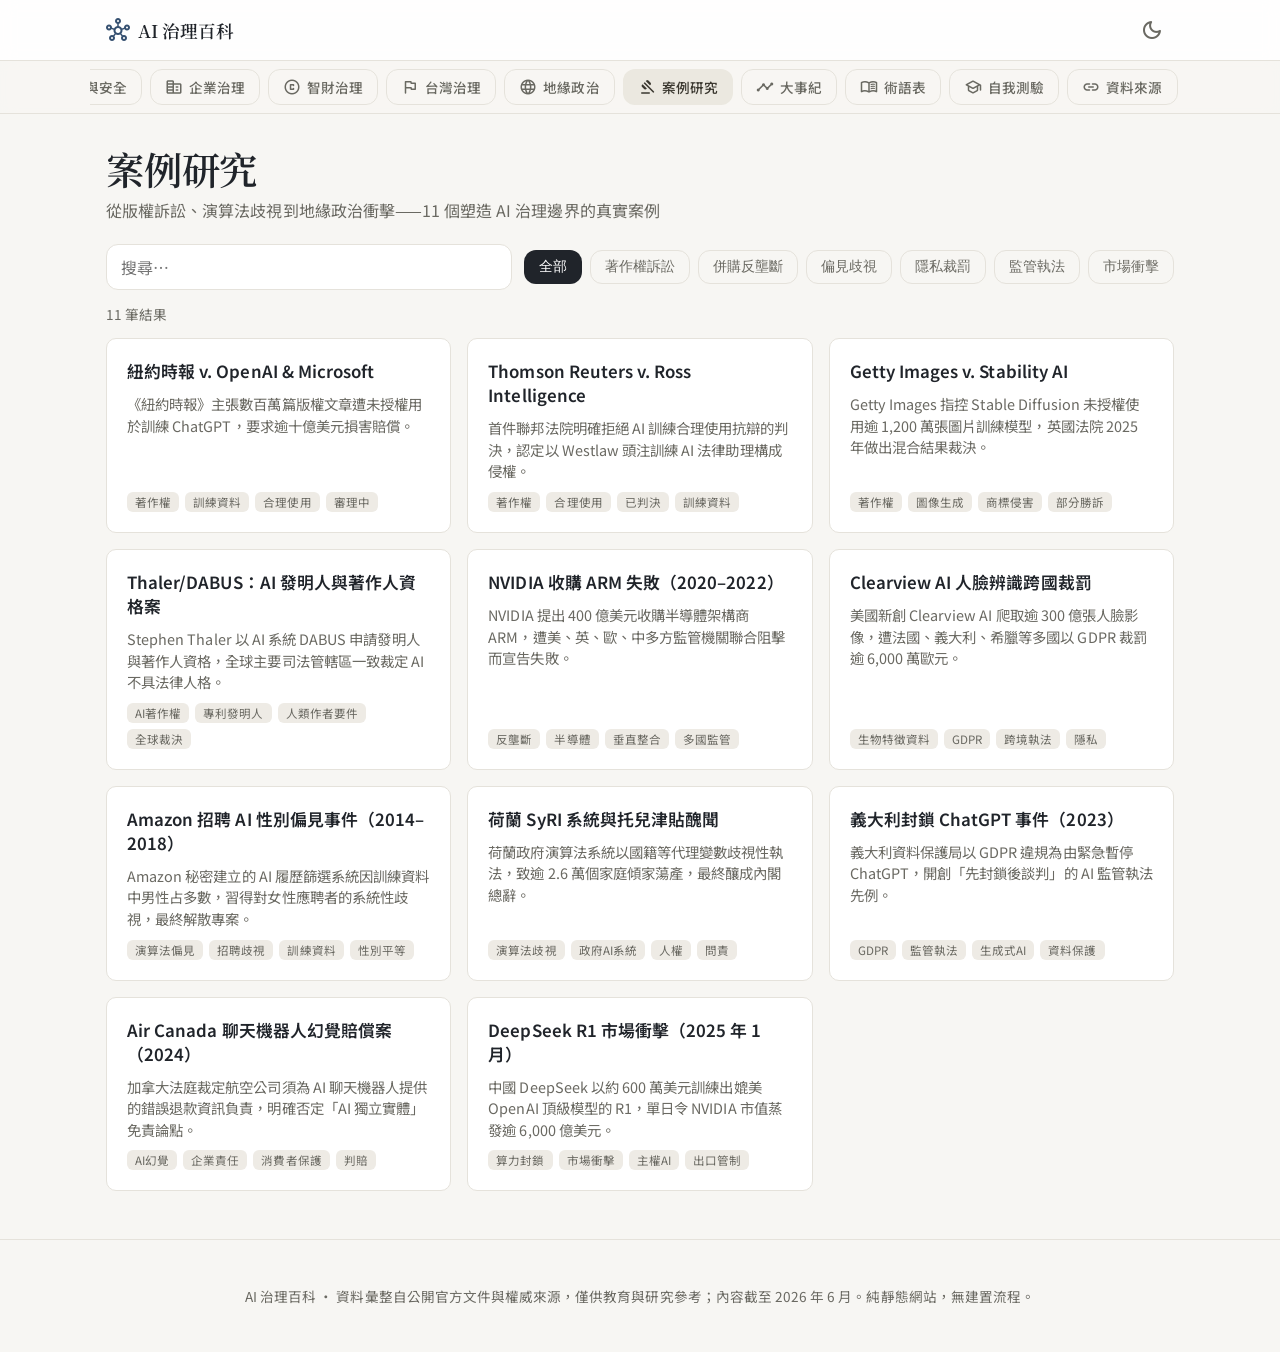
==== cases.html @ a8326574 "新增多頁面網站鷹架：13 頁 HTML、共用 shell/引擎、編輯極簡樣式" ====
<!DOCTYPE html>
<html lang="zh-Hant" data-theme="light">
<head>
  <meta charset="UTF-8" />
  <!-- Google tag (gtag.js) -->
  <script async src="https://www.googletagmanager.com/gtag/js?id=G-D62TNHK13V"></script>
  <script>
    window.dataLayer = window.dataLayer || [];
    function gtag(){dataLayer.push(arguments);}
    gtag('js', new Date());
    gtag('config', 'G-D62TNHK13V');
  </script>
  <meta name="viewport" content="width=device-width, initial-scale=1.0, viewport-fit=cover" />
  <title>案例研究 · AI 治理百科</title>
  <meta name="description" content="AI 治理案例研究：紐約時報 v. OpenAI、Getty v. Stability、NVIDIA-ARM、Clearview、DeepSeek 等重大事件與治理啟示。" />
  <meta name="theme-color" content="#355070" />
  <link rel="canonical" href="https://tingwei161803.github.io/ai-governance/cases.html" />
  <meta property="og:type" content="website" />
  <meta property="og:site_name" content="AI 治理百科" />
  <meta property="og:title" content="案例研究 · AI 治理百科" />
  <meta property="og:description" content="AI 治理案例研究：紐約時報 v. OpenAI、Getty v. Stability、NVIDIA-ARM、Clearview、DeepSeek 等重大事件與治理啟示。" />
  <meta property="og:url" content="https://tingwei161803.github.io/ai-governance/cases.html" />
  <meta property="og:locale" content="zh_TW" />
  <meta name="twitter:card" content="summary" />
  <meta name="twitter:title" content="案例研究 · AI 治理百科" />
  <meta name="twitter:description" content="AI 治理案例研究：紐約時報 v. OpenAI、Getty v. Stability、NVIDIA-ARM、Clearview、DeepSeek 等重大事件與治理啟示。" />
  <link rel="preconnect" href="https://fonts.googleapis.com" />
  <link rel="preconnect" href="https://fonts.gstatic.com" crossorigin />
  <link href="https://fonts.googleapis.com/css2?family=Noto+Sans+TC:wght@400;500;700&family=Noto+Serif+TC:wght@500;600;700&family=Noto+Sans+Mono:wght@400;500&display=swap" rel="stylesheet" />
  <link href="https://fonts.googleapis.com/css2?family=Material+Symbols+Rounded:opsz,wght,FILL,GRAD@24,400,0,0&display=swap" rel="stylesheet" />
  <link rel="stylesheet" href="assets/styles.css" />
</head>
<body data-page="cases">
  <main id="page"></main>
  <script src="data/data.js"></script>
  <script src="assets/shell.js"></script>
  <script src="assets/app.js"></script>
</body>
</html>
---- assets/styles.css ----
/* =========================================================================
   multipage · Material Design 3 baseline (pure CSS, no build)
   Shared by every page. Tokens + chrome + one block per page layout.
   ========================================================================= */

/* ---- MD3 tokens : LIGHT ---- */
:root,
[data-theme="light"] {
  --primary:#6750A4; --on-primary:#FFFFFF; --primary-container:#EADDFF; --on-primary-container:#21005D;
  --secondary:#625B71; --secondary-container:#E8DEF8; --on-secondary-container:#1D192B;
  --tertiary:#7D5260; --tertiary-container:#FFD8E4;
  --background:#FEF7FF; --on-background:#1D1B20; --surface:#FEF7FF;
  --surface-container:#F3EDF7; --surface-container-high:#ECE6F0; --surface-variant:#E7E0EC;
  --on-surface:#1D1B20; --on-surface-variant:#49454F;
  --outline:#79747E; --outline-variant:#CAC4D0; --error:#B3261E; --success:#2E7D32;
  --elev-1:0 1px 2px rgba(0,0,0,.10),0 1px 3px 1px rgba(0,0,0,.06);
  --elev-2:0 2px 6px 2px rgba(0,0,0,.10),0 1px 2px rgba(0,0,0,.12);
  --elev-3:0 4px 8px 3px rgba(0,0,0,.12),0 1px 3px rgba(0,0,0,.14);
  --radius-sm:8px; --radius:16px; --radius-lg:28px;
  --font-body:"Roboto Flex","Roboto","Noto Sans TC",system-ui,sans-serif;
}
/* ---- MD3 tokens : DARK ---- */
[data-theme="dark"] {
  --primary:#D0BCFF; --on-primary:#381E72; --primary-container:#4F378B; --on-primary-container:#EADDFF;
  --secondary:#CCC2DC; --secondary-container:#4A4458; --on-secondary-container:#E8DEF8;
  --tertiary:#EFB8C8; --tertiary-container:#633B48;
  --background:#141218; --on-background:#E6E0E9; --surface:#141218;
  --surface-container:#211F26; --surface-container-high:#2B2930; --surface-variant:#49454F;
  --on-surface:#E6E0E9; --on-surface-variant:#CAC4D0;
  --outline:#938F99; --outline-variant:#49454F; --error:#F2B8B5; --success:#A5D6A7;
}

/* ---- Reset / base ---- */
* { box-sizing:border-box; }
html { scroll-behavior:smooth; }
body {
  margin:0; font-family:var(--font-body); background:var(--background); color:var(--on-background);
  -webkit-font-smoothing:antialiased; transition:background .2s,color .2s; overflow-x:hidden;
}
a { color:inherit; text-decoration:none; }
.material-symbols-rounded { font-variation-settings:"FILL" 0,"wght" 400,"GRAD" 0,"opsz" 24; line-height:1; user-select:none; }
.skip-link {
  position:absolute; left:-999px; top:8px; z-index:60; background:var(--primary); color:var(--on-primary);
  padding:8px 14px; border-radius:var(--radius-lg);
}
.skip-link:focus { left:12px; }

/* ---- App bar ---- */
.appbar { position:sticky; top:0; z-index:30; background:var(--surface-container); box-shadow:var(--elev-1); }
.appbar__inner { max-width:1100px; margin:0 auto; padding:10px 16px; display:flex; align-items:center; gap:12px; }
.brand { display:flex; align-items:center; gap:8px; font-weight:700; font-size:1.1rem; color:var(--on-surface); min-width:0; overflow:hidden; }
.brand__logo { color:var(--primary); flex:0 0 auto; }
.brand__name { overflow:hidden; text-overflow:ellipsis; white-space:nowrap; }
.appbar__actions { margin-left:auto; display:flex; align-items:center; gap:8px; flex:0 0 auto; }
.icon-btn { display:inline-flex; align-items:center; gap:4px; border:none; background:transparent; color:var(--on-surface-variant);
  border-radius:var(--radius-lg); padding:8px 10px; cursor:pointer; font:inherit; transition:background .15s; }
.icon-btn:hover { background:var(--surface-container-high); }
.icon-btn__txt { font-size:.85rem; font-weight:500; }

/* ---- Cross-page nav ---- */
.pagenav {
  position:sticky; top:56px; z-index:25; border-bottom:1px solid var(--outline-variant);
  background:color-mix(in srgb,var(--background) 88%,transparent); backdrop-filter:saturate(180%) blur(8px);
}
.pagenav__inner { max-width:1100px; margin:0 auto; padding:8px 12px; display:flex; gap:8px; overflow-x:auto; scrollbar-width:none; }
.pagenav__inner::-webkit-scrollbar { display:none; }
.navpill {
  display:inline-flex; align-items:center; gap:6px; flex:0 0 auto; padding:7px 14px; border-radius:var(--radius-lg);
  font-size:.85rem; font-weight:500; color:var(--on-surface-variant); border:1px solid var(--outline-variant);
  background:transparent; white-space:nowrap; cursor:pointer; transition:background .15s,color .15s,border-color .15s;
}
.navpill .material-symbols-rounded { font-size:18px; }
.navpill:hover { background:var(--surface-container-high); }
.navpill--active { background:var(--secondary-container); color:var(--on-secondary-container); border-color:transparent; }

/* ---- Page scaffold ---- */
.page { max-width:1100px; margin:0 auto; padding:32px 16px 16px; }
.page-head { margin-bottom:22px; }
.page-head h1 { margin:0 0 6px; font-size:clamp(1.6rem,4vw,2.2rem); font-weight:700; letter-spacing:-.01em; color:var(--on-surface); }
.page-head__sub { margin:0; max-width:62ch; font-size:1rem; line-height:1.5; color:var(--on-surface-variant); }
.empty { color:var(--on-surface-variant); }

/* ---- Hero stats (hub) ---- */
.hero__stats { display:grid; grid-template-columns:repeat(auto-fit,minmax(140px,1fr)); gap:14px; margin:0 0 26px; }
.hero__stat { background:var(--surface-container); border-radius:var(--radius); padding:20px 18px; display:flex; flex-direction:column; gap:4px; border:1px solid var(--outline-variant); }
.hero__stat-value { font-size:2rem; font-weight:700; color:var(--primary); font-variant-numeric:tabular-nums; line-height:1.1; }
.hero__stat-label { font-size:.85rem; color:var(--on-surface-variant); }

/* ---- Cards grid ---- */
.grid { display:grid; grid-template-columns:repeat(auto-fill,minmax(260px,1fr)); gap:16px; }
.card { background:var(--surface-container); border-radius:var(--radius); padding:20px; cursor:pointer;
  border:1px solid transparent; transition:box-shadow .18s,transform .18s,border-color .18s; display:flex; flex-direction:column; gap:10px; }
.card:hover,.card:focus-visible { box-shadow:var(--elev-2); transform:translateY(-2px); border-color:var(--outline-variant); outline:none; }
.card--nav .card__icon { font-size:28px; color:var(--primary); }
.card__title { margin:0; font-size:1.05rem; font-weight:600; color:var(--on-surface); }
.card__summary { margin:0; font-size:.9rem; line-height:1.5; color:var(--on-surface-variant); }
.card__tags { margin-top:auto; display:flex; flex-wrap:wrap; gap:6px; }
.tag { font-size:.72rem; color:var(--on-surface-variant); background:var(--surface-variant); padding:2px 8px; border-radius:var(--radius-sm); }

/* ---- Toolbar / search / chips ---- */
.toolbar { display:flex; flex-wrap:wrap; gap:12px; align-items:center; margin-bottom:14px; }
.search { flex:1 1 220px; min-width:160px; padding:10px 14px; border-radius:var(--radius-lg); border:1px solid var(--outline-variant);
  background:var(--surface-container); color:var(--on-surface); font:inherit; }
.search:focus { outline:2px solid var(--primary); outline-offset:1px; }
.chips { display:flex; flex-wrap:wrap; gap:8px; }
.chip { padding:7px 14px; border-radius:var(--radius-lg); font-size:.85rem; font-weight:500; color:var(--on-surface-variant);
  border:1px solid var(--outline-variant); background:transparent; cursor:pointer; transition:background .15s,color .15s; }
.chip:hover { background:var(--surface-container-high); }
.chip--active { background:var(--secondary-container); color:var(--on-secondary-container); border-color:transparent; }
.result-count { margin:0 0 14px; font-size:.85rem; color:var(--on-surface-variant); }

/* ---- Article ---- */
.reading-progress { position:fixed; top:0; left:0; height:3px; width:0; background:var(--primary); z-index:40; transition:width .1s linear; }
.article-layout { display:grid; grid-template-columns:200px 1fr; gap:32px; align-items:start; }
.toc { position:sticky; top:108px; }
.toc__inner { display:flex; flex-direction:column; gap:4px; border-left:2px solid var(--outline-variant); }
.toc-link { padding:6px 14px; font-size:.9rem; color:var(--on-surface-variant); border-left:2px solid transparent; margin-left:-2px; }
.toc-link:hover { color:var(--on-surface); }
.toc-link--active { color:var(--primary); border-left-color:var(--primary); font-weight:600; }
.prose { max-width:70ch; color:var(--on-surface-variant); }
.prose h2 { color:var(--on-surface); font-size:1.4rem; margin:0 0 12px; scroll-margin-top:120px; }
.prose h3 { color:var(--on-surface); font-size:1.12rem; margin:22px 0 8px; }
.prose p { line-height:1.75; margin:0 0 14px; }
.prose ul { margin:0 0 14px; padding-left:22px; line-height:1.75; }
.prose blockquote { margin:0 0 16px; padding:8px 18px; border-left:4px solid var(--primary); color:var(--on-surface); font-style:italic; }
.prose pre { background:var(--surface-container); padding:14px 16px; border-radius:var(--radius); overflow:auto; border:1px solid var(--outline-variant); }
.prose code { font-family:"Roboto Mono",ui-monospace,monospace; font-size:.85rem; }
.article-section { margin-bottom:28px; }

/* ---- Dashboard ---- */
.stat-grid { display:grid; grid-template-columns:repeat(auto-fit,minmax(160px,1fr)); gap:16px; margin-bottom:20px; }
.stat-card { background:var(--surface-container); border:1px solid var(--outline-variant); border-radius:var(--radius); padding:18px; display:flex; flex-direction:column; gap:6px; }
.stat-label { font-size:.82rem; color:var(--on-surface-variant); }
.stat-value { font-size:1.6rem; font-weight:700; color:var(--on-surface); font-variant-numeric:tabular-nums; }
.stat-unit { font-size:.85rem; font-weight:500; color:var(--on-surface-variant); }
.stat-delta { font-size:.8rem; font-weight:600; }
.stat-delta--up { color:var(--success); }
.stat-delta--down { color:var(--error); }
.panel-grid { display:grid; grid-template-columns:repeat(auto-fit,minmax(280px,1fr)); gap:16px; margin-bottom:20px; }
.panel { margin:0; background:var(--surface-container); border:1px solid var(--outline-variant); border-radius:var(--radius); padding:18px; }
.panel figcaption { font-weight:600; color:var(--on-surface); margin-bottom:10px; }
.panel--wide { grid-column:1/-1; }
.chart-wrap { width:100%; }
.chart-wrap svg { width:100%; height:auto; display:block; }
.bar-rect { fill:var(--primary); transition:fill .15s; }
.bar-rect:hover { fill:var(--tertiary); }
.bar-value { fill:var(--on-surface); font-size:13px; font-weight:600; font-family:var(--font-body); }
.bar-label { fill:var(--on-surface-variant); font-size:12px; font-family:var(--font-body); }
.axis-line { stroke:var(--outline-variant); stroke-width:1.5; }
.line-path { stroke:var(--primary); stroke-width:2.5; }
.line-area { fill:var(--primary); opacity:.12; }
.line-dot { fill:var(--primary); }

/* ---- Data table ---- */
.table-wrap { overflow-x:auto; border-radius:var(--radius); border:1px solid var(--outline-variant); }
.data-table,.cmp-table { width:100%; border-collapse:collapse; background:var(--surface-container); font-size:.9rem; }
.data-table th,.data-table td { padding:11px 14px; text-align:left; border-bottom:1px solid var(--outline-variant); color:var(--on-surface); white-space:nowrap; }
.data-table thead th { background:var(--surface-container-high); font-weight:600; color:var(--on-surface-variant); position:sticky; top:0; }
.th-sort { cursor:pointer; user-select:none; }
.th-sort:hover { color:var(--primary); }
.data-table tbody tr:hover { background:var(--surface-container-high); }
.row-link { color:var(--primary); }

/* ---- Timeline ---- */
.timeline { list-style:none; margin:0; padding:0; position:relative; }
.timeline::before { content:""; position:absolute; left:7px; top:6px; bottom:6px; width:2px; background:var(--outline-variant); }
.tl-item { position:relative; padding:0 0 18px 36px; }
.tl-item:last-child { padding-bottom:0; }
.tl-dot { position:absolute; left:0; top:6px; width:16px; height:16px; border-radius:50%; background:var(--primary); border:3px solid var(--background); box-shadow:0 0 0 2px var(--primary); }
.tl-card { background:var(--surface-container); border-radius:var(--radius); padding:14px 18px; border:1px solid var(--outline-variant); }
.tl-date { font-size:.78rem; font-weight:600; letter-spacing:.04em; color:var(--primary); }
.tl-title { margin:4px 0 6px; font-size:1.05rem; color:var(--on-surface); }
.tl-body { margin:0; font-size:.9rem; line-height:1.5; color:var(--on-surface-variant); }

/* ---- Bento ---- */
.bento { display:grid; grid-template-columns:repeat(4,1fr); grid-auto-rows:120px; gap:14px; }
.tile { background:var(--surface-container); border:1px solid var(--outline-variant); border-radius:var(--radius); padding:18px; display:flex; flex-direction:column; gap:6px; overflow:hidden; }
.tile--accent { background:linear-gradient(135deg,var(--primary-container),var(--secondary-container)); border-color:transparent; }
.tile--lg { grid-column:span 2; grid-row:span 2; }
.tile--tall { grid-row:span 2; }
.tile--wide { grid-column:span 2; }
.tile--md { grid-column:span 2; }
.tile__icon { font-size:26px; color:var(--primary); }
.tile__value { font-size:1.7rem; font-weight:700; color:var(--on-surface); }
.tile__title { margin:0; font-size:1rem; color:var(--on-surface); }
.tile__body { margin:0; font-size:.85rem; line-height:1.45; color:var(--on-surface-variant); }

/* ---- Kanban ---- */
.kanban { display:grid; grid-auto-flow:column; grid-auto-columns:minmax(240px,1fr); gap:14px; overflow-x:auto; padding-bottom:8px; }
.kb-col { background:var(--surface-container-high); border-radius:var(--radius); padding:12px; }
.kb-col__head { display:flex; align-items:center; gap:8px; font-weight:600; color:var(--on-surface); margin-bottom:10px; padding:0 4px; }
.kb-col__count { font-size:.75rem; background:var(--secondary-container); color:var(--on-secondary-container); border-radius:var(--radius-lg); padding:1px 8px; }
.kb-col__body { display:flex; flex-direction:column; gap:10px; }
.kb-card { background:var(--surface); border:1px solid var(--outline-variant); border-radius:var(--radius-sm); padding:12px 14px; display:flex; flex-direction:column; gap:8px; }
.kb-card__title { margin:0; font-size:.95rem; color:var(--on-surface); }
.kb-card__body { margin:0; font-size:.82rem; line-height:1.45; color:var(--on-surface-variant); }

/* ---- Accordion (faq) ---- */
.accordion { display:flex; flex-direction:column; gap:10px; }
.acc-item { background:var(--surface-container); border-radius:var(--radius); border:1px solid var(--outline-variant); overflow:hidden; }
.acc-q { display:flex; align-items:center; justify-content:space-between; gap:12px; padding:16px 18px; cursor:pointer; font-weight:600; color:var(--on-surface); list-style:none; }
.acc-q::-webkit-details-marker { display:none; }
.acc-chevron { transition:transform .2s; color:var(--on-surface-variant); }
.acc-item[open] .acc-chevron { transform:rotate(180deg); }
.acc-a { padding:0 18px 18px; font-size:.92rem; line-height:1.6; color:var(--on-surface-variant); }

/* ---- Comparison ---- */
.cmp-table th,.cmp-table td { padding:14px 16px; text-align:center; border-bottom:1px solid var(--outline-variant); color:var(--on-surface); }
.cmp-table thead th { vertical-align:bottom; }
.cmp-feat { text-align:left !important; font-weight:600; color:var(--on-surface-variant); }
.cmp-plan { font-weight:700; font-size:1.05rem; }
.cmp-price { color:var(--primary); font-weight:600; }
.cmp-note { font-size:.78rem; color:var(--on-surface-variant); }
.cmp-col--hl { background:var(--secondary-container); }
.cmp-yes { color:var(--success); }
.cmp-no { color:var(--outline); }

/* ---- Leaderboard ---- */
.seg { display:inline-flex; gap:4px; background:var(--surface-container-high); border-radius:var(--radius-lg); padding:4px; margin-bottom:18px; }
.seg__btn { border:none; background:transparent; color:var(--on-surface-variant); padding:8px 18px; border-radius:var(--radius-lg); cursor:pointer; font:inherit; font-weight:500; }
.seg__btn--active { background:var(--primary); color:var(--on-primary); }
.lb-list { list-style:none; margin:0 0 18px; padding:0; display:flex; flex-direction:column; gap:8px; }
.lb-row { display:grid; grid-template-columns:auto auto 1fr auto auto; align-items:center; gap:12px; background:var(--surface-container); border:1px solid var(--outline-variant); border-radius:var(--radius); padding:12px 16px; }
.lb-rank { font-variant-numeric:tabular-nums; font-weight:700; color:var(--on-surface-variant); min-width:1.5em; }
.lb-tier { font-weight:700; width:1.8em; height:1.8em; display:inline-grid; place-items:center; border-radius:50%; color:#fff; font-size:.8rem; }
.lb-tier--S { background:#B3261E; } .lb-tier--A { background:#7D5260; } .lb-tier--B { background:#6750A4; }
.lb-tier--C { background:#625B71; } .lb-tier--D { background:#79747E; }
.lb-name { font-weight:600; color:var(--on-surface); }
.lb-meta { font-size:.82rem; color:var(--on-surface-variant); }
.lb-score { font-weight:700; font-variant-numeric:tabular-nums; color:var(--primary); }
.lb-tier-group { margin-bottom:16px; }
.lb-tier-head { display:inline-grid; place-items:center; min-width:2em; height:2em; border-radius:var(--radius-sm); color:#fff; font-weight:700; padding:0 10px; margin-bottom:10px; }

/* ---- Scrolly ---- */
.scrolly { display:grid; grid-template-columns:1fr 1fr; gap:32px; align-items:start; }
.scrolly-sticky { position:sticky; top:120px; height:60vh; display:flex; }
.scrolly-visual { flex:1; display:flex; align-items:center; justify-content:center; background:var(--surface-container); border:1px solid var(--outline-variant); border-radius:var(--radius-lg); padding:24px; }
.scrolly-stat { font-size:2.4rem; font-weight:700; text-align:center; }
.scrolly-steps { display:flex; flex-direction:column; gap:60vh; padding:20vh 0; }
.scrolly-step { background:var(--surface-container); border:1px solid var(--outline-variant); border-radius:var(--radius); padding:20px 22px; opacity:.4; transition:opacity .3s; }
.scrolly-step p { margin:0; font-size:1.1rem; line-height:1.6; color:var(--on-surface); }
.scrolly-step--active { opacity:1; }

/* ---- Map ---- */
.map-layout { display:grid; grid-template-columns:1fr 300px; gap:18px; align-items:start; }
.map-box { height:460px; border-radius:var(--radius); overflow:hidden; border:1px solid var(--outline-variant); background:var(--surface-container); }
.map-fallback { height:100%; display:flex; align-items:center; justify-content:center; color:var(--on-surface-variant); padding:20px; text-align:center; }
.map-list { list-style:none; margin:0; padding:0; display:flex; flex-direction:column; gap:8px; max-height:460px; overflow:auto; }
.place { display:flex; flex-direction:column; gap:3px; background:var(--surface-container); border:1px solid var(--outline-variant); border-radius:var(--radius-sm); padding:12px 14px; cursor:pointer; }
.place:hover,.place:focus-visible { border-color:var(--primary); outline:none; }
.place b { color:var(--on-surface); }
.place span { font-size:.82rem; color:var(--on-surface-variant); }

/* ---- Dialog ---- */
.dialog { border:none; border-radius:var(--radius-lg); background:var(--surface-container-high); color:var(--on-surface); max-width:600px; width:calc(100% - 32px); padding:0; box-shadow:var(--elev-3); }
.dialog::backdrop { background:rgba(0,0,0,.5); }
.dialog__bar { display:flex; align-items:center; padding:8px 12px; border-bottom:1px solid var(--outline-variant); position:sticky; top:0; background:var(--surface-container-high); }
.dialog__spacer { flex:1; }
.dialog__body { padding:24px; }
.dialog__body h2 { margin-top:0; color:var(--on-surface); }
.dialog__body p { color:var(--on-surface-variant); line-height:1.65; }
.dialog__body .card__tags { margin:0 0 14px; }

/* ---- Footer ---- */
.footer { text-align:center; padding:32px 16px; margin-top:32px; color:var(--on-surface-variant); font-size:.85rem; border-top:1px solid var(--outline-variant); }

/* ---- Responsive ---- */
@media (max-width:860px) {
  .article-layout { grid-template-columns:1fr; }
  .toc { position:static; }
  .toc__inner { flex-direction:row; flex-wrap:wrap; border-left:none; }
  .scrolly { grid-template-columns:1fr; }
  .scrolly-sticky { position:sticky; top:64px; height:auto; }
  .scrolly-steps { gap:30vh; padding:10vh 0; }
  .map-layout { grid-template-columns:1fr; }
  .map-list { flex-direction:row; max-height:none; }
  .bento { grid-template-columns:repeat(2,1fr); }
  .tile--lg,.tile--wide,.tile--md { grid-column:span 2; }
}
@media (max-width:600px) {
  .grid { grid-template-columns:1fr; }
  .bento { grid-template-columns:1fr; }
  .tile--lg,.tile--wide,.tile--md,.tile--tall { grid-column:span 1; grid-row:span 1; }
  .lb-row { grid-template-columns:auto auto 1fr auto; }
  .lb-meta { display:none; }
  .icon-btn__txt { font-size:.8rem; }
}
@media (max-width:375px) {
  .appbar__inner,.pagenav__inner,.page { padding-left:12px; padding-right:12px; }
  .page-head h1 { font-size:1.4rem; }
}

/* Respect reduced motion */
@media (prefers-reduced-motion:reduce) {
  html { scroll-behavior:auto; }
  * { transition:none !important; }
}

/* =======================================================================
   AI 治理百科 — 編輯極簡主題（覆蓋 MD3 基底）
   暖色單色畫布 · slate-ink 強調色 · 襯線標題 · 極細邊框 · 無漸層重陰影
   ===================================================================== */

/* ---- tokens : light ---- */
:root, [data-theme="light"] {
  --primary:#355070; --on-primary:#FFFFFF;
  --primary-container:#DCE6EF; --on-primary-container:#1F3850;
  --secondary:#6A6962; --secondary-container:#EBE8E0; --on-secondary-container:#3A372F;
  --tertiary:#7A5C3E; --tertiary-container:#EFE6DA;
  --background:#F7F6F3; --on-background:#20242A;
  --surface:#FFFFFF;
  --surface-container:#FFFFFF; --surface-container-high:#F1EFEA; --surface-variant:#EEEBE5;
  --on-surface:#20242A; --on-surface-variant:#6A6962;
  --outline:#C5C1B8; --outline-variant:#E5E2DB;
  --error:#9F2F2D; --success:#346538;
  --elev-1:0 1px 2px rgba(20,20,15,.04);
  --elev-2:0 2px 10px rgba(20,20,15,.06);
  --elev-3:0 10px 30px rgba(20,20,15,.12);
  --radius-sm:6px; --radius:10px; --radius-lg:12px;
  --font-body:"Noto Sans TC",-apple-system,BlinkMacSystemFont,"Segoe UI","Helvetica Neue",sans-serif;
  --font-serif:"Noto Serif TC","Newsreader",Georgia,"Times New Roman",serif;
  --font-mono:"Noto Sans Mono","SF Mono",ui-monospace,monospace;
}
/* ---- tokens : dark ---- */
[data-theme="dark"] {
  --primary:#92B3CF; --on-primary:#0E2233;
  --primary-container:#2A3C4E; --on-primary-container:#CFE0EE;
  --secondary:#A8A69E; --secondary-container:#2C2A25; --on-secondary-container:#E7E3DB;
  --tertiary:#C9A883; --tertiary-container:#3A2F22;
  --background:#15171B; --on-background:#E7E3DB;
  --surface:#1B1E22;
  --surface-container:#1C1F24; --surface-container-high:#23272D; --surface-variant:#2A2E34;
  --on-surface:#E7E3DB; --on-surface-variant:#A8A69E;
  --outline:#4C5057; --outline-variant:#31353B;
  --error:#E5928F; --success:#9FC8A3;
}

/* ---- editorial typography ---- */
body { font-family:var(--font-body); letter-spacing:.003em; }
.page-head h1, .prose h2, .dialog__body h2 {
  font-family:var(--font-serif); font-weight:600; letter-spacing:-.005em;
}
.page-head h1 { font-size:clamp(1.7rem,4.2vw,2.4rem); line-height:1.2; }
.prose h2 { font-size:1.45rem; line-height:1.3; }
.prose h3 { font-weight:600; }
.brand__name { font-family:var(--font-serif); font-weight:600; }
.tl-date, .quiz-n, .hero__stat-value, .stat-value { font-family:var(--font-mono); font-variant-numeric:tabular-nums; }

/* ---- flatten surfaces : thin borders, whisper shadows ---- */
.appbar { box-shadow:none; border-bottom:1px solid var(--outline-variant);
  background:color-mix(in srgb,var(--surface) 88%,transparent); backdrop-filter:saturate(120%) blur(8px); }
.card, .hero__stat, .stat-card, .panel, .tl-card, .acc-item, .kb-card, .tile, .gl-item, .quiz-card { box-shadow:none; }
.card { border:1px solid var(--outline-variant); }
.card:hover, .card:focus-visible { box-shadow:var(--elev-2); transform:translateY(-2px); border-color:var(--outline); }
.tile--accent { background:var(--primary-container); border-color:transparent; }
.navpill--active { background:var(--secondary-container); color:var(--on-secondary-container); }
.chip--active { background:var(--on-surface); color:var(--surface); border-color:transparent; }
.tl-dot { box-shadow:0 0 0 2px var(--primary); }

/* ---- glossary ---- */
.glossary-list { display:grid; grid-template-columns:repeat(auto-fill,minmax(330px,1fr)); gap:12px; }
.gl-item { background:var(--surface-container); border:1px solid var(--outline-variant); border-radius:var(--radius); padding:14px 16px; }
.gl-term { display:flex; align-items:baseline; justify-content:space-between; gap:10px;
  font-weight:600; color:var(--on-surface); font-size:.98rem; line-height:1.4; margin-bottom:6px; }
.gl-cat { flex:0 0 auto; font-size:.66rem; letter-spacing:.03em; padding:2px 9px; border-radius:999px; white-space:nowrap; }
.gl-def { font-size:.86rem; line-height:1.6; color:var(--on-surface-variant); }
.gl-cat--law{background:#E1F0FB;color:#1F5E86;} .gl-cat--standard{background:#E9E5F6;color:#4B3B86;}
.gl-cat--org{background:#FAF0DA;color:#876200;} .gl-cat--ethics{background:#FBE7E6;color:#9F2F2D;}
.gl-cat--tech{background:#E4F1E7;color:#2F6A3C;} .gl-cat--concept{background:#ECEAE4;color:#59564D;}
.gl-cat--ipbiz{background:#FAE7DD;color:#9A4E2A;}
[data-theme="dark"] .gl-cat--law{background:#173a50;color:#9fc7e6;} [data-theme="dark"] .gl-cat--standard{background:#2c2848;color:#c3b8e8;}
[data-theme="dark"] .gl-cat--org{background:#43340f;color:#e6c589;} [data-theme="dark"] .gl-cat--ethics{background:#48201f;color:#e8a9a7;}
[data-theme="dark"] .gl-cat--tech{background:#1f3a26;color:#a6d6ae;} [data-theme="dark"] .gl-cat--concept{background:#2d2b26;color:#bdb9ae;}
[data-theme="dark"] .gl-cat--ipbiz{background:#3e2418;color:#e0b59c;}

/* ---- quiz ---- */
.quiz-score { font-size:.82rem; color:var(--on-surface-variant); margin:0 0 16px; padding:10px 0;
  border-bottom:1px solid var(--outline-variant); position:sticky; top:104px; background:var(--background); z-index:5; }
.quiz { display:flex; flex-direction:column; gap:16px; max-width:760px; }
.quiz-card { background:var(--surface-container); border:1px solid var(--outline-variant); border-radius:var(--radius); padding:18px 20px; }
.quiz-q { display:flex; gap:10px; align-items:baseline; font-weight:600; color:var(--on-surface); margin:0 0 14px; line-height:1.55; }
.quiz-n { flex:0 0 auto; display:inline-grid; place-items:center; min-width:1.7em; height:1.7em; border-radius:50%;
  background:var(--primary-container); color:var(--on-primary-container); font-size:.76rem; }
.quiz-opts { display:grid; gap:8px; }
.quiz-opt { text-align:left; padding:11px 14px; border:1px solid var(--outline-variant); border-radius:var(--radius-sm);
  background:var(--surface); color:var(--on-surface); font:inherit; cursor:pointer; transition:background .12s,border-color .12s; }
.quiz-opt:hover:not(:disabled) { background:var(--surface-container-high); border-color:var(--outline); }
.quiz-opt:disabled { cursor:default; }
.quiz-opt--correct { background:#EDF6EE; border-color:#9CCBA3; color:#2A5D33; font-weight:600; }
.quiz-opt--wrong { background:#FBEAEA; border-color:#E0A3A1; color:#9F2F2D; }
[data-theme="dark"] .quiz-opt--correct { background:#1E3A24; border-color:#3f6e47; color:#A9D6B0; }
[data-theme="dark"] .quiz-opt--wrong { background:#3E2020; border-color:#7a3f3d; color:#E6A9A7; }
.quiz-explain { margin-top:12px; padding:11px 14px; border-left:3px solid var(--primary);
  background:var(--surface-container-high); border-radius:0 var(--radius-sm) var(--radius-sm) 0;
  font-size:.86rem; line-height:1.65; color:var(--on-surface-variant); }

/* ---- flashcards ---- */
.flashgrid { display:grid; grid-template-columns:repeat(auto-fill,minmax(220px,1fr)); gap:14px; }
.flashcard { perspective:1200px; height:180px; cursor:pointer; }
.flashcard:focus-visible { outline:2px solid var(--primary); outline-offset:3px; border-radius:var(--radius); }
.flashcard__inner { position:relative; width:100%; height:100%; transform-style:preserve-3d;
  transition:transform .5s cubic-bezier(.2,.7,.2,1); }
.flashcard.flipped .flashcard__inner { transform:rotateY(180deg); }
.flashcard__face { position:absolute; inset:0; backface-visibility:hidden; -webkit-backface-visibility:hidden;
  display:flex; align-items:center; justify-content:center; text-align:center; padding:18px;
  border:1px solid var(--outline-variant); border-radius:var(--radius); overflow:auto; }
.flashcard__front { background:var(--surface-container); color:var(--on-surface); font-weight:600; font-size:1.02rem; font-family:var(--font-serif); }
.flashcard__back { background:var(--primary-container); color:var(--on-primary-container); transform:rotateY(180deg); font-size:.85rem; line-height:1.6; }

/* ---- source links (timeline cards + gallery dialog) ---- */
.tl-src { display:inline-block; margin-top:8px; font-size:.74rem; font-family:var(--font-mono); color:var(--primary); }
.tl-src:hover { text-decoration:underline; }
.dialog__src { margin-top:16px; padding-top:12px; border-top:1px solid var(--outline-variant); }
.dialog__src a { font-size:.82rem; color:var(--primary); }
.dialog__body p { line-height:1.7; }

/* ---- responsive : sticky offsets for the quiz score on small screens ---- */
@media (max-width:860px){ .quiz-score{ top:60px; } }
@media (max-width:600px){ .glossary-list{ grid-template-columns:1fr; } .flashgrid{ grid-template-columns:repeat(auto-fill,minmax(150px,1fr)); } }
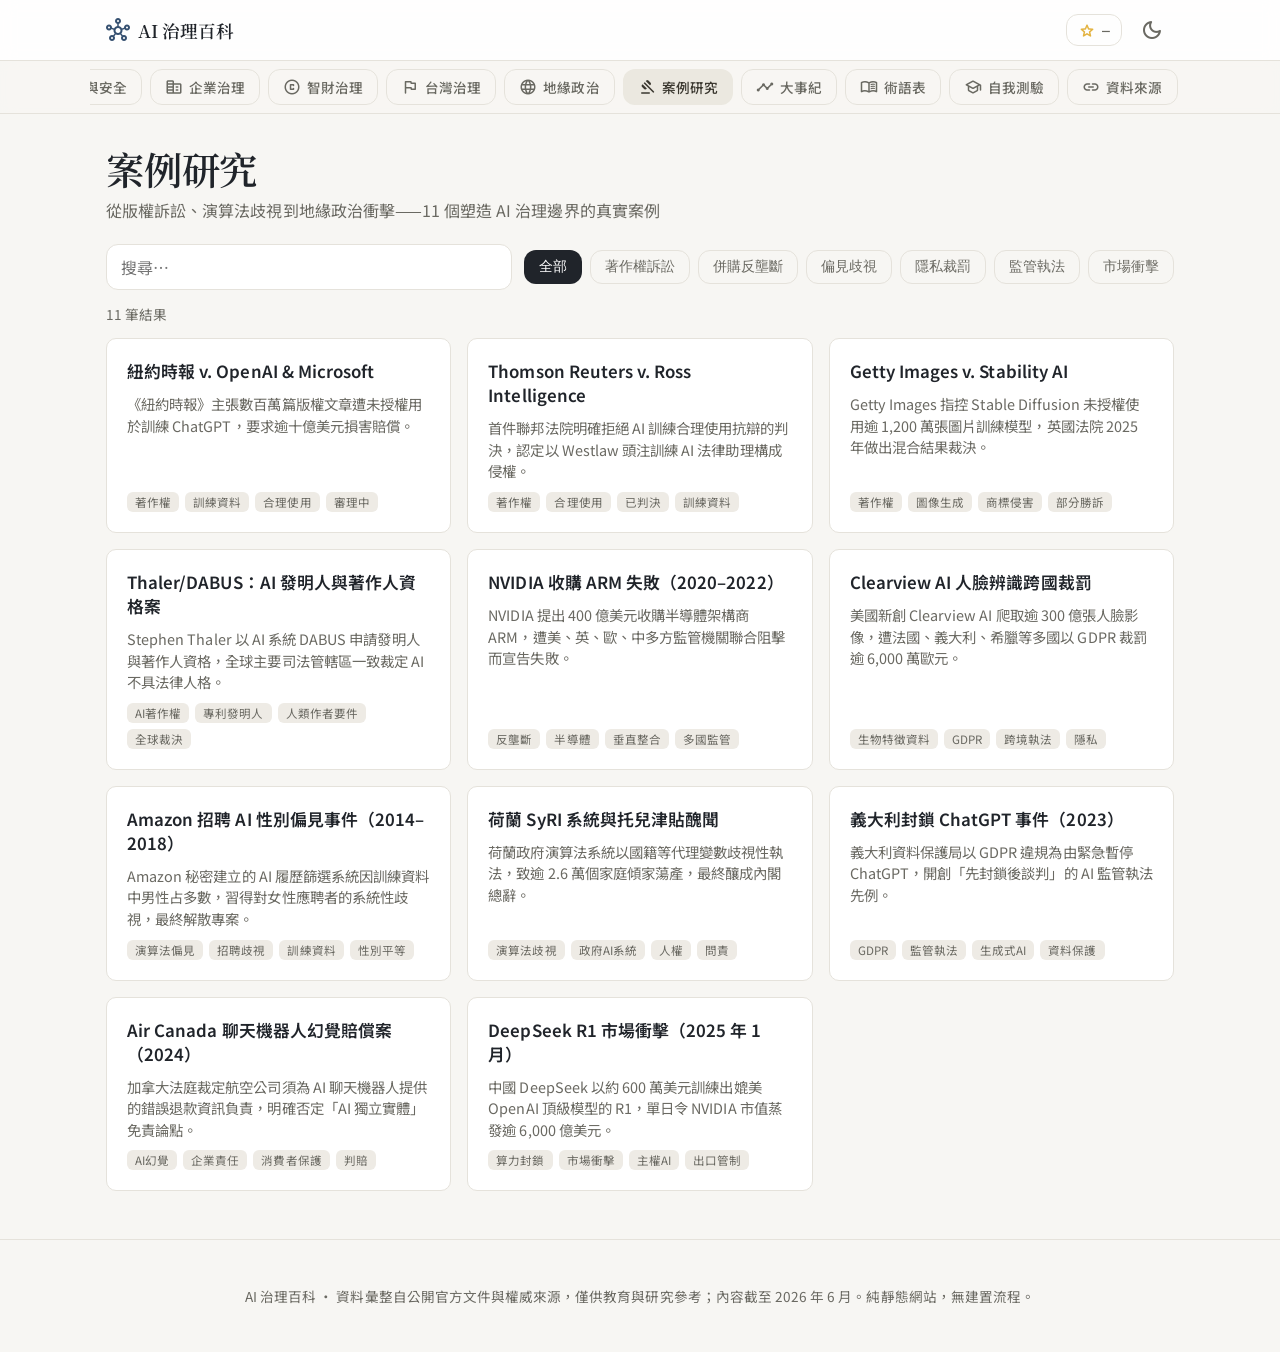
==== commit 789c79a5: "feat: 頁面內容寫進靜態 HTML,新增 sitemap 與 robots.txt 問題:所有頁面的內容都是靠前端 JS 在瀏覽器端組出來的,原始 HTML 的 <main> 是空的。搜尋引擎第一" ====
--- a/cases.html
+++ b/cases.html
@@ -14,12 +14,12 @@
   <title>案例研究 · AI 治理百科</title>
   <meta name="description" content="AI 治理案例研究：紐約時報 v. OpenAI、Getty v. Stability、NVIDIA-ARM、Clearview、DeepSeek 等重大事件與治理啟示。" />
   <meta name="theme-color" content="#355070" />
-  <link rel="canonical" href="https://tingwei161803.github.io/ai-governance/cases.html" />
+  <link rel="canonical" href="https://ai-governance.peteraim.com/cases.html" />
   <meta property="og:type" content="website" />
   <meta property="og:site_name" content="AI 治理百科" />
   <meta property="og:title" content="案例研究 · AI 治理百科" />
   <meta property="og:description" content="AI 治理案例研究：紐約時報 v. OpenAI、Getty v. Stability、NVIDIA-ARM、Clearview、DeepSeek 等重大事件與治理啟示。" />
-  <meta property="og:url" content="https://tingwei161803.github.io/ai-governance/cases.html" />
+  <meta property="og:url" content="https://ai-governance.peteraim.com/cases.html" />
   <meta property="og:locale" content="zh_TW" />
   <meta name="twitter:card" content="summary" />
   <meta name="twitter:title" content="案例研究 · AI 治理百科" />
@@ -31,7 +31,9 @@
   <link rel="stylesheet" href="assets/styles.css" />
 </head>
 <body data-page="cases">
-  <main id="page"></main>
+  <main id="page">
+<header class="page-head"><h1>案例研究</h1><p class="page-head__sub">從版權訴訟、演算法歧視到地緣政治衝擊——11 個塑造 AI 治理邊界的真實案例</p></header><div class="toolbar"><input id="search" class="search" type="search" autocomplete="off" placeholder="搜尋…" aria-label="搜尋"><div class="chips"><button class="chip chip--active" type="button" data-cat="">全部</button><button class="chip" type="button" data-cat="copyright">著作權訴訟</button><button class="chip" type="button" data-cat="antitrust">併購反壟斷</button><button class="chip" type="button" data-cat="bias">偏見歧視</button><button class="chip" type="button" data-cat="privacy">隱私裁罰</button><button class="chip" type="button" data-cat="enforcement">監管執法</button><button class="chip" type="button" data-cat="market">市場衝擊</button></div></div><p class="result-count" id="resultCount" aria-live="polite">11 筆結果</p><div class="grid" id="grid"><article class="card" tabindex="0" role="button" data-item="" data-slug="nyt-v-openai" aria-label="紐約時報 v. OpenAI &amp; Microsoft"><h3 class="card__title">紐約時報 v. OpenAI &amp; Microsoft</h3><p class="card__summary">《紐約時報》主張數百萬篇版權文章遭未授權用於訓練 ChatGPT，要求逾十億美元損害賠償。</p><div class="card__tags"><span class="tag">著作權</span><span class="tag">訓練資料</span><span class="tag">合理使用</span><span class="tag">審理中</span></div></article><article class="card" tabindex="0" role="button" data-item="" data-slug="thomson-reuters-v-ross" aria-label="Thomson Reuters v. Ross Intelligence"><h3 class="card__title">Thomson Reuters v. Ross Intelligence</h3><p class="card__summary">首件聯邦法院明確拒絕 AI 訓練合理使用抗辯的判決，認定以 Westlaw 頭注訓練 AI 法律助理構成侵權。</p><div class="card__tags"><span class="tag">著作權</span><span class="tag">合理使用</span><span class="tag">已判決</span><span class="tag">訓練資料</span></div></article><article class="card" tabindex="0" role="button" data-item="" data-slug="getty-v-stability-ai" aria-label="Getty Images v. Stability AI"><h3 class="card__title">Getty Images v. Stability AI</h3><p class="card__summary">Getty Images 指控 Stable Diffusion 未授權使用逾 1,200 萬張圖片訓練模型，英國法院 2025 年做出混合結果裁決。</p><div class="card__tags"><span class="tag">著作權</span><span class="tag">圖像生成</span><span class="tag">商標侵害</span><span class="tag">部分勝訴</span></div></article><article class="card" tabindex="0" role="button" data-item="" data-slug="thaler-dabus" aria-label="Thaler/DABUS：AI 發明人與著作人資格案"><h3 class="card__title">Thaler/DABUS：AI 發明人與著作人資格案</h3><p class="card__summary">Stephen Thaler 以 AI 系統 DABUS 申請發明人與著作人資格，全球主要司法管轄區一致裁定 AI 不具法律人格。</p><div class="card__tags"><span class="tag">AI著作權</span><span class="tag">專利發明人</span><span class="tag">人類作者要件</span><span class="tag">全球裁決</span></div></article><article class="card" tabindex="0" role="button" data-item="" data-slug="nvidia-arm" aria-label="NVIDIA 收購 ARM 失敗（2020–2022）"><h3 class="card__title">NVIDIA 收購 ARM 失敗（2020–2022）</h3><p class="card__summary">NVIDIA 提出 400 億美元收購半導體架構商 ARM，遭美、英、歐、中多方監管機關聯合阻擊而宣告失敗。</p><div class="card__tags"><span class="tag">反壟斷</span><span class="tag">半導體</span><span class="tag">垂直整合</span><span class="tag">多國監管</span></div></article><article class="card" tabindex="0" role="button" data-item="" data-slug="clearview-ai-fines" aria-label="Clearview AI 人臉辨識跨國裁罰"><h3 class="card__title">Clearview AI 人臉辨識跨國裁罰</h3><p class="card__summary">美國新創 Clearview AI 爬取逾 300 億張人臉影像，遭法國、義大利、希臘等多國以 GDPR 裁罰逾 6,000 萬歐元。</p><div class="card__tags"><span class="tag">生物特徵資料</span><span class="tag">GDPR</span><span class="tag">跨境執法</span><span class="tag">隱私</span></div></article><article class="card" tabindex="0" role="button" data-item="" data-slug="amazon-hiring-bias" aria-label="Amazon 招聘 AI 性別偏見事件（2014–2018）"><h3 class="card__title">Amazon 招聘 AI 性別偏見事件（2014–2018）</h3><p class="card__summary">Amazon 秘密建立的 AI 履歷篩選系統因訓練資料中男性占多數，習得對女性應聘者的系統性歧視，最終解散專案。</p><div class="card__tags"><span class="tag">演算法偏見</span><span class="tag">招聘歧視</span><span class="tag">訓練資料</span><span class="tag">性別平等</span></div></article><article class="card" tabindex="0" role="button" data-item="" data-slug="netherlands-syri-childcare" aria-label="荷蘭 SyRI 系統與托兒津貼醜聞"><h3 class="card__title">荷蘭 SyRI 系統與托兒津貼醜聞</h3><p class="card__summary">荷蘭政府演算法系統以國籍等代理變數歧視性執法，致逾 2.6 萬個家庭傾家蕩產，最終釀成內閣總辭。</p><div class="card__tags"><span class="tag">演算法歧視</span><span class="tag">政府AI系統</span><span class="tag">人權</span><span class="tag">問責</span></div></article><article class="card" tabindex="0" role="button" data-item="" data-slug="italy-chatgpt-block" aria-label="義大利封鎖 ChatGPT 事件（2023）"><h3 class="card__title">義大利封鎖 ChatGPT 事件（2023）</h3><p class="card__summary">義大利資料保護局以 GDPR 違規為由緊急暫停 ChatGPT，開創「先封鎖後談判」的 AI 監管執法先例。</p><div class="card__tags"><span class="tag">GDPR</span><span class="tag">監管執法</span><span class="tag">生成式AI</span><span class="tag">資料保護</span></div></article><article class="card" tabindex="0" role="button" data-item="" data-slug="air-canada-chatbot" aria-label="Air Canada 聊天機器人幻覺賠償案（2024）"><h3 class="card__title">Air Canada 聊天機器人幻覺賠償案（2024）</h3><p class="card__summary">加拿大法庭裁定航空公司須為 AI 聊天機器人提供的錯誤退款資訊負責，明確否定「AI 獨立實體」免責論點。</p><div class="card__tags"><span class="tag">AI幻覺</span><span class="tag">企業責任</span><span class="tag">消費者保護</span><span class="tag">判賠</span></div></article><article class="card" tabindex="0" role="button" data-item="" data-slug="deepseek-shock" aria-label="DeepSeek R1 市場衝擊（2025 年 1 月）"><h3 class="card__title">DeepSeek R1 市場衝擊（2025 年 1 月）</h3><p class="card__summary">中國 DeepSeek 以約 600 萬美元訓練出媲美 OpenAI 頂級模型的 R1，單日令 NVIDIA 市值蒸發逾 6,000 億美元。</p><div class="card__tags"><span class="tag">算力封鎖</span><span class="tag">市場衝擊</span><span class="tag">主權AI</span><span class="tag">出口管制</span></div></article></div>
+</main>
   <script src="data/data.js"></script>
   <script src="assets/shell.js"></script>
   <script src="assets/app.js"></script>
--- a/assets/styles.css
+++ b/assets/styles.css
@@ -411,9 +411,31 @@
 .tl-src { display:inline-block; margin-top:8px; font-size:.74rem; font-family:var(--font-mono); color:var(--primary); }
 .tl-src:hover { text-decoration:underline; }
 .dialog__src { margin-top:16px; padding-top:12px; border-top:1px solid var(--outline-variant); }
-.dialog__src a { font-size:.82rem; color:var(--primary); }
 .dialog__body p { line-height:1.7; }
+
+/* ---- reference lists (article footer + gallery dialog) ---- */
+.ref-head { margin:0 0 8px; font-size:.78rem; font-weight:700; letter-spacing:.08em;
+  text-transform:uppercase; color:var(--on-surface-variant); font-family:var(--font-mono); }
+.ref-list { list-style:none; margin:0; padding:0; display:flex; flex-direction:column; gap:7px; }
+.ref-list li { position:relative; padding-left:16px; }
+.ref-list li::before { content:"›"; position:absolute; left:2px; top:0; color:var(--outline); }
+.ref-link { font-size:.85rem; line-height:1.5; color:var(--primary); word-break:break-word; }
+.ref-link:hover { text-decoration:underline; }
+.prose .article-section:last-child .ref-list { margin-top:4px; }
+
+/* ---- GitHub star button (appbar) ---- */
+.gh-star { display:inline-flex; align-items:center; gap:6px; padding:6px 11px;
+  border:1px solid var(--outline-variant); border-radius:var(--radius-lg);
+  color:var(--on-surface-variant); font-size:.82rem; font-weight:500;
+  transition:background .15s,border-color .15s,color .15s; }
+.gh-star:hover { background:var(--surface-container-high); border-color:var(--outline); color:var(--on-surface); }
+.gh-star .material-symbols-rounded { font-size:18px; color:#E3B341; }
+.gh-star__count { font-family:var(--font-mono); font-variant-numeric:tabular-nums; min-width:1ch; }
 
 /* ---- responsive : sticky offsets for the quiz score on small screens ---- */
 @media (max-width:860px){ .quiz-score{ top:60px; } }
-@media (max-width:600px){ .glossary-list{ grid-template-columns:1fr; } .flashgrid{ grid-template-columns:repeat(auto-fill,minmax(150px,1fr)); } }
+@media (max-width:600px){
+  .glossary-list{ grid-template-columns:1fr; }
+  .flashgrid{ grid-template-columns:repeat(auto-fill,minmax(150px,1fr)); }
+}
+@media (max-width:375px){ .gh-star__count{ display:none; } }
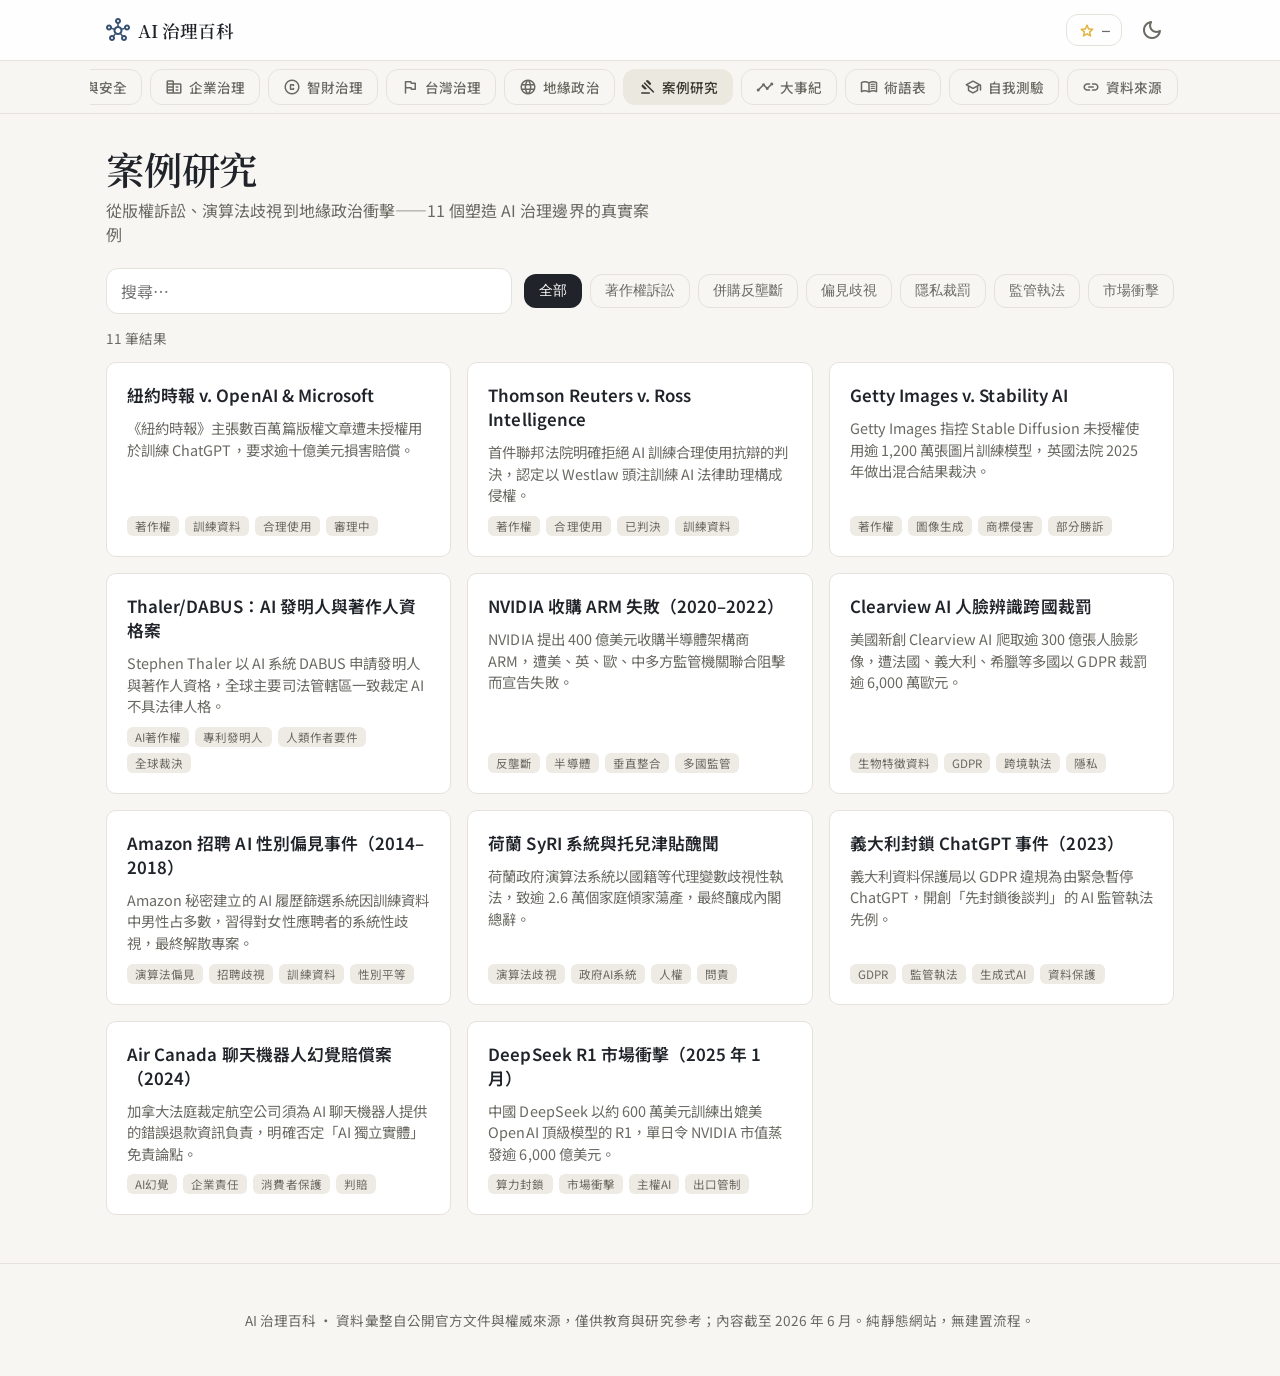
==== commit f83c9573: "feat: 加上社群分享預覽圖(og:image) 新增 1200×630 的 og-image.png,並在全站 13 個頁面的 <head> 補上 og:image / og:image:widt" ====
--- a/cases.html
+++ b/cases.html
@@ -21,7 +21,7 @@
   <meta property="og:description" content="AI 治理案例研究：紐約時報 v. OpenAI、Getty v. Stability、NVIDIA-ARM、Clearview、DeepSeek 等重大事件與治理啟示。" />
   <meta property="og:url" content="https://ai-governance.peteraim.com/cases.html" />
   <meta property="og:locale" content="zh_TW" />
-  <meta name="twitter:card" content="summary" />
+  <meta name="twitter:card" content="summary_large_image" />
   <meta name="twitter:title" content="案例研究 · AI 治理百科" />
   <meta name="twitter:description" content="AI 治理案例研究：紐約時報 v. OpenAI、Getty v. Stability、NVIDIA-ARM、Clearview、DeepSeek 等重大事件與治理啟示。" />
   <link rel="preconnect" href="https://fonts.googleapis.com" />
@@ -29,6 +29,10 @@
   <link href="https://fonts.googleapis.com/css2?family=Noto+Sans+TC:wght@400;500;700&family=Noto+Serif+TC:wght@500;600;700&family=Noto+Sans+Mono:wght@400;500&display=swap" rel="stylesheet" />
   <link href="https://fonts.googleapis.com/css2?family=Material+Symbols+Rounded:opsz,wght,FILL,GRAD@24,400,0,0&display=swap" rel="stylesheet" />
   <link rel="stylesheet" href="assets/styles.css" />
+  <meta property="og:image" content="https://ai-governance.peteraim.com/og-image.png">
+  <meta property="og:image:width" content="1200">
+  <meta property="og:image:height" content="630">
+  <meta name="twitter:image" content="https://ai-governance.peteraim.com/og-image.png">
 </head>
 <body data-page="cases">
   <main id="page">
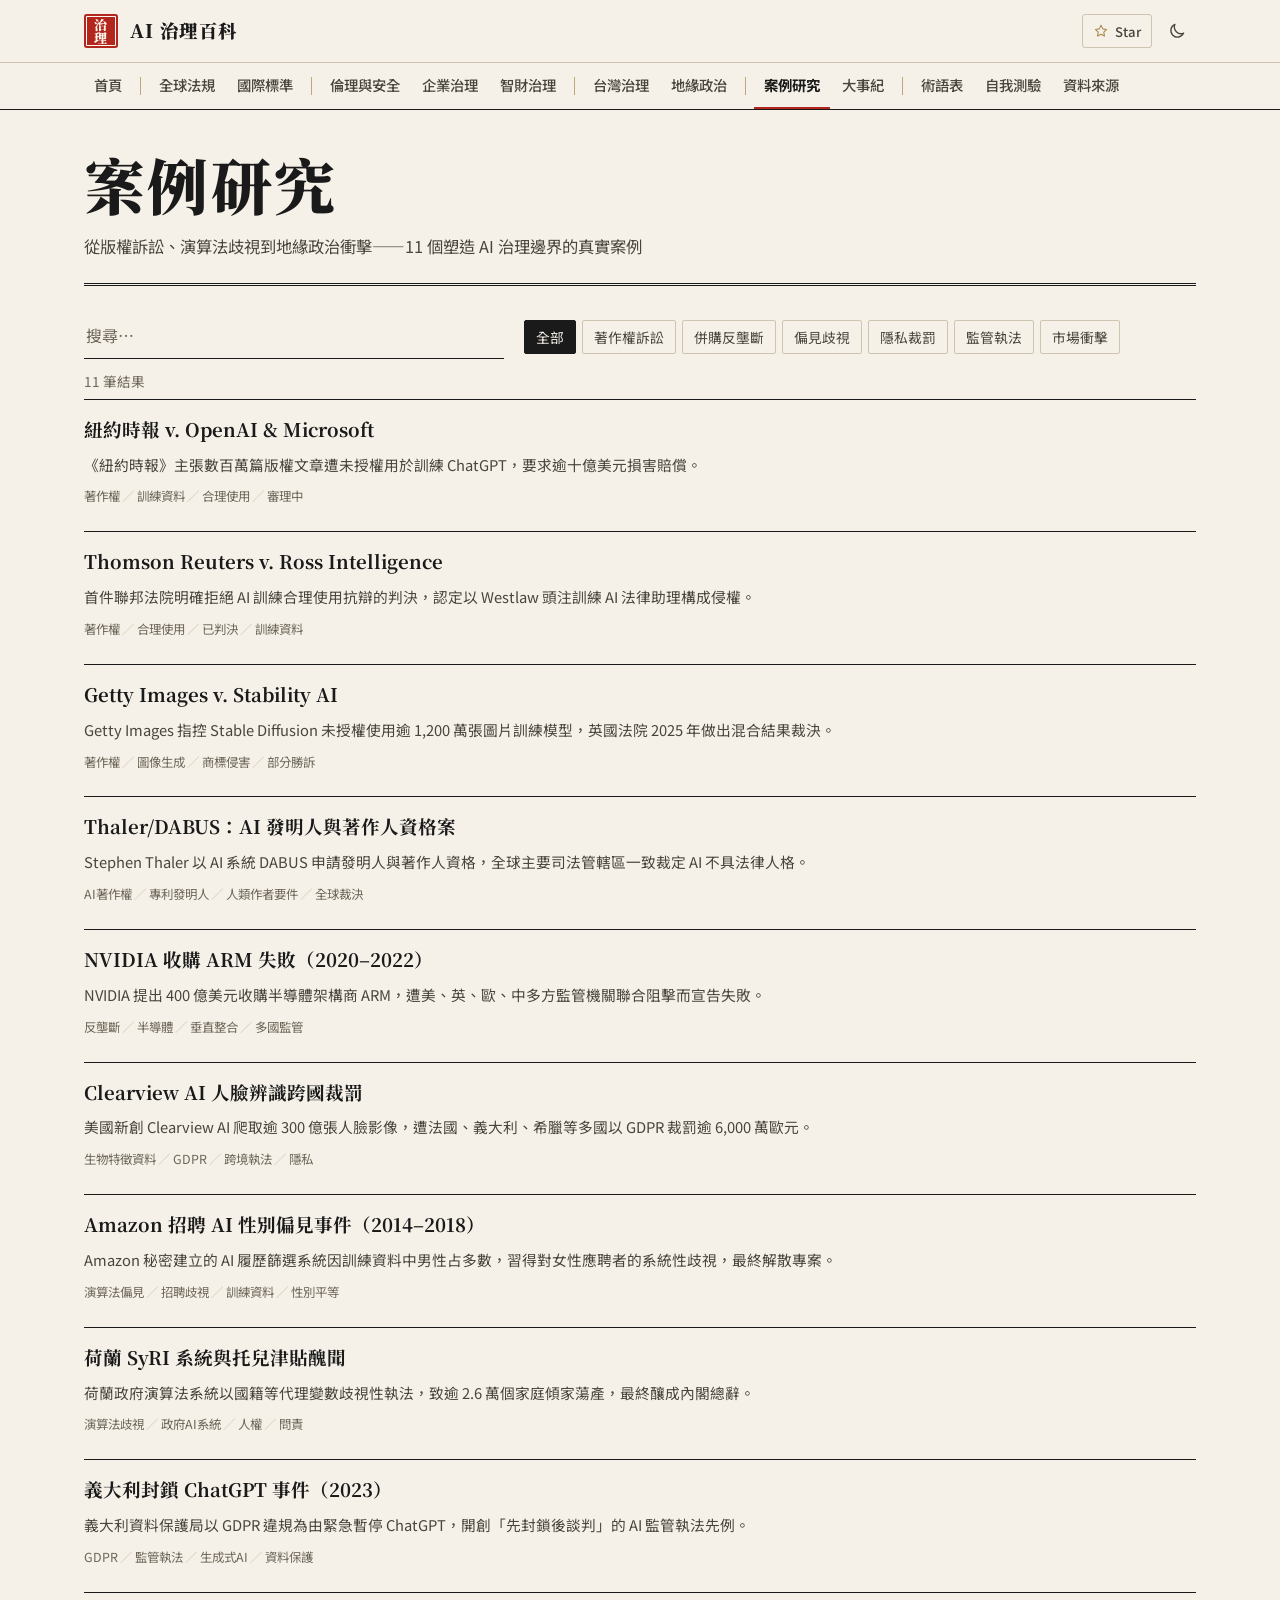
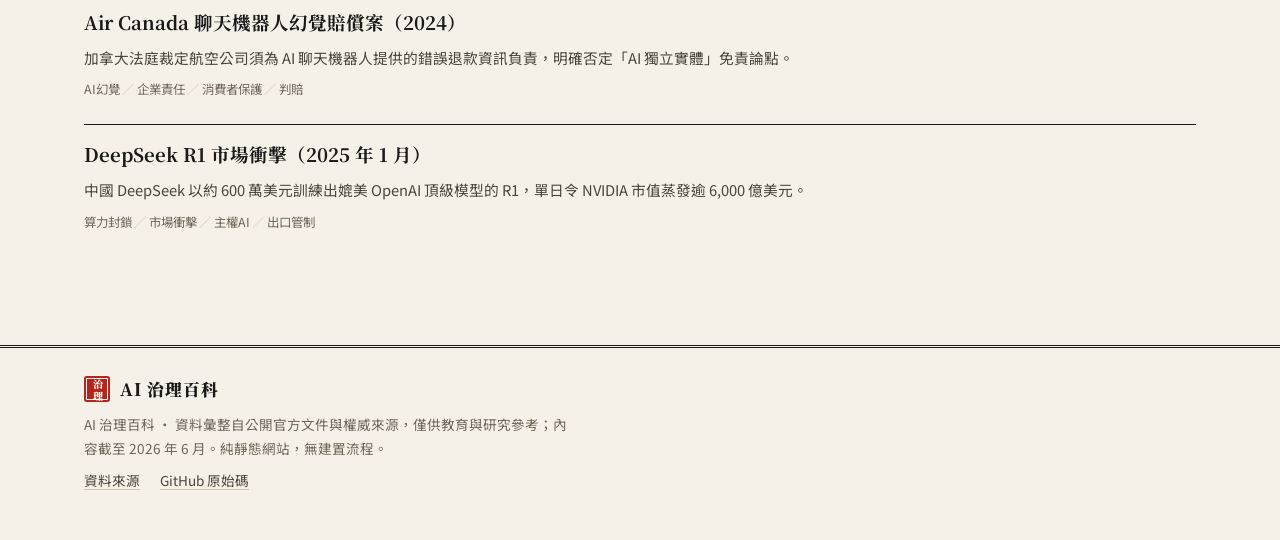
==== commit 02dcc118: "style: 換上公報／法典版式的設計系統與共用版頭 原本是 MD3 基底再疊一層「編輯極簡」覆蓋，兩層互相抵銷又沒有主題感。整份 styles.css 重寫成單一層： - 公報紙色、墨色、雙線分隔；" ====
--- a/cases.html
+++ b/cases.html
@@ -13,7 +13,7 @@
   <meta name="viewport" content="width=device-width, initial-scale=1.0, viewport-fit=cover" />
   <title>案例研究 · AI 治理百科</title>
   <meta name="description" content="AI 治理案例研究：紐約時報 v. OpenAI、Getty v. Stability、NVIDIA-ARM、Clearview、DeepSeek 等重大事件與治理啟示。" />
-  <meta name="theme-color" content="#355070" />
+  <meta name="theme-color" content="#F5F1E8" />
   <link rel="canonical" href="https://ai-governance.peteraim.com/cases.html" />
   <meta property="og:type" content="website" />
   <meta property="og:site_name" content="AI 治理百科" />
@@ -26,8 +26,7 @@
   <meta name="twitter:description" content="AI 治理案例研究：紐約時報 v. OpenAI、Getty v. Stability、NVIDIA-ARM、Clearview、DeepSeek 等重大事件與治理啟示。" />
   <link rel="preconnect" href="https://fonts.googleapis.com" />
   <link rel="preconnect" href="https://fonts.gstatic.com" crossorigin />
-  <link href="https://fonts.googleapis.com/css2?family=Noto+Sans+TC:wght@400;500;700&family=Noto+Serif+TC:wght@500;600;700&family=Noto+Sans+Mono:wght@400;500&display=swap" rel="stylesheet" />
-  <link href="https://fonts.googleapis.com/css2?family=Material+Symbols+Rounded:opsz,wght,FILL,GRAD@24,400,0,0&display=swap" rel="stylesheet" />
+  <link href="https://fonts.googleapis.com/css2?family=IBM+Plex+Mono:wght@400;500&family=Libre+Caslon+Display&family=Noto+Sans+TC:wght@400;500;700&family=Noto+Serif+TC:wght@400;700;900&display=swap" rel="stylesheet" />
   <link rel="stylesheet" href="assets/styles.css" />
   <meta property="og:image" content="https://ai-governance.peteraim.com/og-image.png">
   <meta property="og:image:width" content="1200">
--- a/assets/styles.css
+++ b/assets/styles.css
@@ -1,441 +1,552 @@
 /* =========================================================================
-   multipage · Material Design 3 baseline (pure CSS, no build)
-   Shared by every page. Tokens + chrome + one block per page layout.
+   AI 治理百科 — 公報／法典版式 (Gazette & legal codex)
+   Shared by every page. Plain CSS, no build.
+
+   Visual grammar
+   - gazette paper + ink, ruled with hairlines and double rules
+   - seal red  (--seal)   = binding law  (硬法)  → square marks
+   - treaty blue (--treaty) = soft law   (軟法)  → ring marks
+   - brass (--brass) for section marks (§), volume numbers and rules
+   - Noto Serif TC 900 for display, Noto Serif TC 400 for reading,
+     Noto Sans TC for UI, Libre Caslon Display for large numerals,
+     IBM Plex Mono for dates
    ========================================================================= */
 
-/* ---- MD3 tokens : LIGHT ---- */
+/* ---- tokens : light ---- */
 :root,
 [data-theme="light"] {
-  --primary:#6750A4; --on-primary:#FFFFFF; --primary-container:#EADDFF; --on-primary-container:#21005D;
-  --secondary:#625B71; --secondary-container:#E8DEF8; --on-secondary-container:#1D192B;
-  --tertiary:#7D5260; --tertiary-container:#FFD8E4;
-  --background:#FEF7FF; --on-background:#1D1B20; --surface:#FEF7FF;
-  --surface-container:#F3EDF7; --surface-container-high:#ECE6F0; --surface-variant:#E7E0EC;
-  --on-surface:#1D1B20; --on-surface-variant:#49454F;
-  --outline:#79747E; --outline-variant:#CAC4D0; --error:#B3261E; --success:#2E7D32;
-  --elev-1:0 1px 2px rgba(0,0,0,.10),0 1px 3px 1px rgba(0,0,0,.06);
-  --elev-2:0 2px 6px 2px rgba(0,0,0,.10),0 1px 2px rgba(0,0,0,.12);
-  --elev-3:0 4px 8px 3px rgba(0,0,0,.12),0 1px 3px rgba(0,0,0,.14);
-  --radius-sm:8px; --radius:16px; --radius-lg:28px;
-  --font-body:"Roboto Flex","Roboto","Noto Sans TC",system-ui,sans-serif;
-}
-/* ---- MD3 tokens : DARK ---- */
+  --paper:#F5F1E8; --paper-2:#ECE6D7; --paper-3:#E2DAC6;
+  --ink:#1A1A1A; --ink-body:#2B2822; --ink-2:#4A453C; --ink-3:#6E6759;
+  --rule:#CFC5AF; --rule-strong:#1A1A1A;
+  --seal:#B3261E; --seal-bg:#B3261E; --on-seal:#FFF8EE;
+  --treaty:#1F4E79; --brass:#A88B4A; --brass-text:#7E6528;
+  --verdigris:#2F6B5B; --grey:#6B655A; --umber:#8E5427;
+  --tint-seal:#F3E1DA; --tint-treaty:#DEE6EE; --tint-green:#DDE9E2;
+  --shadow:0 18px 50px rgba(40,30,10,.18);
+  --f-display:"Noto Serif TC","Songti TC",serif;
+  --f-serif:"Noto Serif TC","Songti TC",Georgia,serif;
+  --f-sans:"Noto Sans TC",-apple-system,BlinkMacSystemFont,"PingFang TC","Segoe UI",sans-serif;
+  --f-num:"Libre Caslon Display","Noto Serif TC",Georgia,serif;
+  --f-mono:"IBM Plex Mono",ui-monospace,"SF Mono",monospace;
+  --wrap:1160px;
+  --nav-h:46px;
+  color-scheme:light;
+}
+/* ---- tokens : dark ---- */
 [data-theme="dark"] {
-  --primary:#D0BCFF; --on-primary:#381E72; --primary-container:#4F378B; --on-primary-container:#EADDFF;
-  --secondary:#CCC2DC; --secondary-container:#4A4458; --on-secondary-container:#E8DEF8;
-  --tertiary:#EFB8C8; --tertiary-container:#633B48;
-  --background:#141218; --on-background:#E6E0E9; --surface:#141218;
-  --surface-container:#211F26; --surface-container-high:#2B2930; --surface-variant:#49454F;
-  --on-surface:#E6E0E9; --on-surface-variant:#CAC4D0;
-  --outline:#938F99; --outline-variant:#49454F; --error:#F2B8B5; --success:#A5D6A7;
-}
-
-/* ---- Reset / base ---- */
+  --paper:#14161A; --paper-2:#1C1F24; --paper-3:#262A30;
+  --ink:#E8E2D4; --ink-body:#D8D1C2; --ink-2:#BDB5A5; --ink-3:#958E80;
+  --rule:#383B41; --rule-strong:#E8E2D4;
+  --seal:#E37066; --seal-bg:#A8322A; --on-seal:#FFF3EA;
+  --treaty:#86AFD6; --brass:#C9AE6E; --brass-text:#C9AE6E;
+  --verdigris:#7DBBA8; --grey:#A39B8B; --umber:#D29A6C;
+  --tint-seal:#3A1F1C; --tint-treaty:#1B2B3B; --tint-green:#1C3029;
+  --shadow:0 18px 50px rgba(0,0,0,.5);
+  color-scheme:dark;
+}
+
+/* ---- base ---- */
 * { box-sizing:border-box; }
-html { scroll-behavior:smooth; }
+html { scroll-behavior:smooth; -webkit-text-size-adjust:100%; }
 body {
-  margin:0; font-family:var(--font-body); background:var(--background); color:var(--on-background);
-  -webkit-font-smoothing:antialiased; transition:background .2s,color .2s; overflow-x:hidden;
+  margin:0; background:var(--paper); color:var(--ink);
+  font-family:var(--f-sans); font-size:16px; line-height:1.6;
+  -webkit-font-smoothing:antialiased; overflow-x:hidden;
 }
 a { color:inherit; text-decoration:none; }
-.material-symbols-rounded { font-variation-settings:"FILL" 0,"wght" 400,"GRAD" 0,"opsz" 24; line-height:1; user-select:none; }
+h1,h2,h3 { text-wrap:balance; }
+p { text-wrap:pretty; }
+:lang(zh) em, :lang(zh-Hant) em { font-style:normal; font-weight:700; }
+:focus-visible { outline:2px solid var(--treaty); outline-offset:3px; }
+button { font:inherit; color:inherit; }
+svg { display:block; }
+[hidden] { display:none !important; }
 .skip-link {
-  position:absolute; left:-999px; top:8px; z-index:60; background:var(--primary); color:var(--on-primary);
-  padding:8px 14px; border-radius:var(--radius-lg);
+  position:absolute; left:-999px; top:8px; z-index:60; background:var(--ink); color:var(--paper);
+  padding:8px 14px;
 }
 .skip-link:focus { left:12px; }
-
-/* ---- App bar ---- */
-.appbar { position:sticky; top:0; z-index:30; background:var(--surface-container); box-shadow:var(--elev-1); }
-.appbar__inner { max-width:1100px; margin:0 auto; padding:10px 16px; display:flex; align-items:center; gap:12px; }
-.brand { display:flex; align-items:center; gap:8px; font-weight:700; font-size:1.1rem; color:var(--on-surface); min-width:0; overflow:hidden; }
-.brand__logo { color:var(--primary); flex:0 0 auto; }
-.brand__name { overflow:hidden; text-overflow:ellipsis; white-space:nowrap; }
-.appbar__actions { margin-left:auto; display:flex; align-items:center; gap:8px; flex:0 0 auto; }
-.icon-btn { display:inline-flex; align-items:center; gap:4px; border:none; background:transparent; color:var(--on-surface-variant);
-  border-radius:var(--radius-lg); padding:8px 10px; cursor:pointer; font:inherit; transition:background .15s; }
-.icon-btn:hover { background:var(--surface-container-high); }
-.icon-btn__txt { font-size:.85rem; font-weight:500; }
-
-/* ---- Cross-page nav ---- */
+.num { font-family:var(--f-num); font-weight:400; font-variant-numeric:lining-nums; }
+
+/* ---- seal (印) — the site mark ---- */
+.seal {
+  display:inline-grid; place-items:center; flex:0 0 auto;
+  width:34px; height:34px; background:var(--seal-bg); color:var(--on-seal);
+  font-family:var(--f-display); font-weight:900; font-size:13px; line-height:1;
+  writing-mode:vertical-rl; letter-spacing:.06em;
+  border-radius:3px; box-shadow:inset 0 0 0 2px var(--seal-bg), inset 0 0 0 3px var(--on-seal);
+}
+.seal--sm { width:26px; height:26px; font-size:10px; }
+
+/* ---- legal-force stamps: square seal = binding, ring = soft ---- */
+.stamp {
+  display:inline-block; flex:0 0 auto; font-family:var(--f-serif); font-weight:700;
+  font-size:.72rem; line-height:1.5; letter-spacing:.12em; padding:0 5px 0 7px; vertical-align:.1em;
+}
+.stamp--binding { background:var(--seal-bg); color:var(--on-seal); border-radius:2px; }
+.stamp--soft { color:var(--treaty); box-shadow:inset 0 0 0 1.5px var(--treaty); border-radius:999px; padding:0 7px 0 9px; }
+.stamp--pending { color:var(--ink-3); box-shadow:inset 0 0 0 1px var(--ink-3); border-radius:2px; background:repeating-linear-gradient(135deg,transparent 0 4px,color-mix(in srgb,var(--ink-3) 18%,transparent) 4px 5px); }
+.stamp--mixed { color:#fff; background:linear-gradient(90deg,var(--seal-bg) 50%,var(--treaty) 50%); border-radius:2px; }
+[data-theme="dark"] .stamp--mixed { background:linear-gradient(90deg,var(--seal-bg) 50%,#2D5D8A 50%); }
+
+/* =======================================================================
+   CHROME — nameplate, nav, footer
+   ===================================================================== */
+.appbar { background:var(--paper); border-bottom:1px solid var(--rule); }
+.appbar__inner { max-width:var(--wrap); margin:0 auto; padding:12px 24px; display:flex; align-items:center; gap:12px; }
+.brand { display:flex; align-items:center; gap:12px; min-width:0; }
+.brand__name { font-family:var(--f-display); font-weight:900; font-size:1.15rem; letter-spacing:.06em; white-space:nowrap; overflow:hidden; text-overflow:ellipsis; }
+.appbar__actions { margin-left:auto; display:flex; align-items:center; gap:6px; flex:0 0 auto; }
+.icon-btn {
+  display:inline-grid; place-items:center; width:38px; height:38px; border:1px solid transparent; background:transparent;
+  color:var(--ink-2); border-radius:3px; cursor:pointer; padding:0;
+}
+.icon-btn:hover { border-color:var(--rule); color:var(--ink); }
+.icon-btn svg { width:20px; height:20px; }
+.gh-star {
+  display:inline-flex; align-items:center; gap:6px; height:34px; padding:0 10px;
+  border:1px solid var(--rule); border-radius:3px; color:var(--ink-2); font-size:.82rem; font-weight:500;
+}
+.gh-star:hover { border-color:var(--ink-3); color:var(--ink); }
+.gh-star svg { width:16px; height:16px; color:var(--brass); }
+.gh-star__count { font-family:var(--f-mono); font-variant-numeric:tabular-nums; padding-left:7px; border-left:1px solid var(--rule); }
+
 .pagenav {
-  position:sticky; top:56px; z-index:25; border-bottom:1px solid var(--outline-variant);
-  background:color-mix(in srgb,var(--background) 88%,transparent); backdrop-filter:saturate(180%) blur(8px);
-}
-.pagenav__inner { max-width:1100px; margin:0 auto; padding:8px 12px; display:flex; gap:8px; overflow-x:auto; scrollbar-width:none; }
+  position:sticky; top:0; z-index:30; background:color-mix(in srgb,var(--paper) 94%,transparent);
+  backdrop-filter:blur(6px); -webkit-backdrop-filter:blur(6px); border-bottom:1px solid var(--rule-strong);
+}
+.pagenav__inner {
+  max-width:var(--wrap); margin:0 auto; padding:0 24px; height:var(--nav-h);
+  display:flex; align-items:stretch; gap:2px; overflow-x:auto; scrollbar-width:none;
+}
 .pagenav__inner::-webkit-scrollbar { display:none; }
-.navpill {
-  display:inline-flex; align-items:center; gap:6px; flex:0 0 auto; padding:7px 14px; border-radius:var(--radius-lg);
-  font-size:.85rem; font-weight:500; color:var(--on-surface-variant); border:1px solid var(--outline-variant);
-  background:transparent; white-space:nowrap; cursor:pointer; transition:background .15s,color .15s,border-color .15s;
-}
-.navpill .material-symbols-rounded { font-size:18px; }
-.navpill:hover { background:var(--surface-container-high); }
-.navpill--active { background:var(--secondary-container); color:var(--on-secondary-container); border-color:transparent; }
-
-/* ---- Page scaffold ---- */
-.page { max-width:1100px; margin:0 auto; padding:32px 16px 16px; }
-.page-head { margin-bottom:22px; }
-.page-head h1 { margin:0 0 6px; font-size:clamp(1.6rem,4vw,2.2rem); font-weight:700; letter-spacing:-.01em; color:var(--on-surface); }
-.page-head__sub { margin:0; max-width:62ch; font-size:1rem; line-height:1.5; color:var(--on-surface-variant); }
-.empty { color:var(--on-surface-variant); }
-
-/* ---- Hero stats (hub) ---- */
-.hero__stats { display:grid; grid-template-columns:repeat(auto-fit,minmax(140px,1fr)); gap:14px; margin:0 0 26px; }
-.hero__stat { background:var(--surface-container); border-radius:var(--radius); padding:20px 18px; display:flex; flex-direction:column; gap:4px; border:1px solid var(--outline-variant); }
-.hero__stat-value { font-size:2rem; font-weight:700; color:var(--primary); font-variant-numeric:tabular-nums; line-height:1.1; }
-.hero__stat-label { font-size:.85rem; color:var(--on-surface-variant); }
-
-/* ---- Cards grid ---- */
-.grid { display:grid; grid-template-columns:repeat(auto-fill,minmax(260px,1fr)); gap:16px; }
-.card { background:var(--surface-container); border-radius:var(--radius); padding:20px; cursor:pointer;
-  border:1px solid transparent; transition:box-shadow .18s,transform .18s,border-color .18s; display:flex; flex-direction:column; gap:10px; }
-.card:hover,.card:focus-visible { box-shadow:var(--elev-2); transform:translateY(-2px); border-color:var(--outline-variant); outline:none; }
-.card--nav .card__icon { font-size:28px; color:var(--primary); }
-.card__title { margin:0; font-size:1.05rem; font-weight:600; color:var(--on-surface); }
-.card__summary { margin:0; font-size:.9rem; line-height:1.5; color:var(--on-surface-variant); }
-.card__tags { margin-top:auto; display:flex; flex-wrap:wrap; gap:6px; }
-.tag { font-size:.72rem; color:var(--on-surface-variant); background:var(--surface-variant); padding:2px 8px; border-radius:var(--radius-sm); }
-
-/* ---- Toolbar / search / chips ---- */
-.toolbar { display:flex; flex-wrap:wrap; gap:12px; align-items:center; margin-bottom:14px; }
-.search { flex:1 1 220px; min-width:160px; padding:10px 14px; border-radius:var(--radius-lg); border:1px solid var(--outline-variant);
-  background:var(--surface-container); color:var(--on-surface); font:inherit; }
-.search:focus { outline:2px solid var(--primary); outline-offset:1px; }
-.chips { display:flex; flex-wrap:wrap; gap:8px; }
-.chip { padding:7px 14px; border-radius:var(--radius-lg); font-size:.85rem; font-weight:500; color:var(--on-surface-variant);
-  border:1px solid var(--outline-variant); background:transparent; cursor:pointer; transition:background .15s,color .15s; }
-.chip:hover { background:var(--surface-container-high); }
-.chip--active { background:var(--secondary-container); color:var(--on-secondary-container); border-color:transparent; }
-.result-count { margin:0 0 14px; font-size:.85rem; color:var(--on-surface-variant); }
-
-/* ---- Article ---- */
-.reading-progress { position:fixed; top:0; left:0; height:3px; width:0; background:var(--primary); z-index:40; transition:width .1s linear; }
-.article-layout { display:grid; grid-template-columns:200px 1fr; gap:32px; align-items:start; }
-.toc { position:sticky; top:108px; }
-.toc__inner { display:flex; flex-direction:column; gap:4px; border-left:2px solid var(--outline-variant); }
-.toc-link { padding:6px 14px; font-size:.9rem; color:var(--on-surface-variant); border-left:2px solid transparent; margin-left:-2px; }
-.toc-link:hover { color:var(--on-surface); }
-.toc-link--active { color:var(--primary); border-left-color:var(--primary); font-weight:600; }
-.prose { max-width:70ch; color:var(--on-surface-variant); }
-.prose h2 { color:var(--on-surface); font-size:1.4rem; margin:0 0 12px; scroll-margin-top:120px; }
-.prose h3 { color:var(--on-surface); font-size:1.12rem; margin:22px 0 8px; }
-.prose p { line-height:1.75; margin:0 0 14px; }
-.prose ul { margin:0 0 14px; padding-left:22px; line-height:1.75; }
-.prose blockquote { margin:0 0 16px; padding:8px 18px; border-left:4px solid var(--primary); color:var(--on-surface); font-style:italic; }
-.prose pre { background:var(--surface-container); padding:14px 16px; border-radius:var(--radius); overflow:auto; border:1px solid var(--outline-variant); }
-.prose code { font-family:"Roboto Mono",ui-monospace,monospace; font-size:.85rem; }
-.article-section { margin-bottom:28px; }
-
-/* ---- Dashboard ---- */
-.stat-grid { display:grid; grid-template-columns:repeat(auto-fit,minmax(160px,1fr)); gap:16px; margin-bottom:20px; }
-.stat-card { background:var(--surface-container); border:1px solid var(--outline-variant); border-radius:var(--radius); padding:18px; display:flex; flex-direction:column; gap:6px; }
-.stat-label { font-size:.82rem; color:var(--on-surface-variant); }
-.stat-value { font-size:1.6rem; font-weight:700; color:var(--on-surface); font-variant-numeric:tabular-nums; }
-.stat-unit { font-size:.85rem; font-weight:500; color:var(--on-surface-variant); }
-.stat-delta { font-size:.8rem; font-weight:600; }
-.stat-delta--up { color:var(--success); }
-.stat-delta--down { color:var(--error); }
-.panel-grid { display:grid; grid-template-columns:repeat(auto-fit,minmax(280px,1fr)); gap:16px; margin-bottom:20px; }
-.panel { margin:0; background:var(--surface-container); border:1px solid var(--outline-variant); border-radius:var(--radius); padding:18px; }
-.panel figcaption { font-weight:600; color:var(--on-surface); margin-bottom:10px; }
-.panel--wide { grid-column:1/-1; }
-.chart-wrap { width:100%; }
-.chart-wrap svg { width:100%; height:auto; display:block; }
-.bar-rect { fill:var(--primary); transition:fill .15s; }
-.bar-rect:hover { fill:var(--tertiary); }
-.bar-value { fill:var(--on-surface); font-size:13px; font-weight:600; font-family:var(--font-body); }
-.bar-label { fill:var(--on-surface-variant); font-size:12px; font-family:var(--font-body); }
-.axis-line { stroke:var(--outline-variant); stroke-width:1.5; }
-.line-path { stroke:var(--primary); stroke-width:2.5; }
-.line-area { fill:var(--primary); opacity:.12; }
-.line-dot { fill:var(--primary); }
-
-/* ---- Data table ---- */
-.table-wrap { overflow-x:auto; border-radius:var(--radius); border:1px solid var(--outline-variant); }
-.data-table,.cmp-table { width:100%; border-collapse:collapse; background:var(--surface-container); font-size:.9rem; }
-.data-table th,.data-table td { padding:11px 14px; text-align:left; border-bottom:1px solid var(--outline-variant); color:var(--on-surface); white-space:nowrap; }
-.data-table thead th { background:var(--surface-container-high); font-weight:600; color:var(--on-surface-variant); position:sticky; top:0; }
+.pagenav--more-right .pagenav__inner { -webkit-mask-image:linear-gradient(90deg,#000 calc(100% - 40px),transparent); mask-image:linear-gradient(90deg,#000 calc(100% - 40px),transparent); }
+.pagenav--more-left .pagenav__inner { -webkit-mask-image:linear-gradient(90deg,transparent,#000 40px); mask-image:linear-gradient(90deg,transparent,#000 40px); }
+.pagenav--more-left.pagenav--more-right .pagenav__inner { -webkit-mask-image:linear-gradient(90deg,transparent,#000 40px,#000 calc(100% - 40px),transparent); mask-image:linear-gradient(90deg,transparent,#000 40px,#000 calc(100% - 40px),transparent); }
+.navlink {
+  flex:0 0 auto; display:flex; align-items:center; padding:0 10px; white-space:nowrap;
+  font-size:.9rem; font-weight:500; color:var(--ink-2); border-bottom:3px solid transparent; margin-bottom:-1px;
+}
+.navlink:hover { color:var(--ink); }
+.navlink--active { color:var(--ink); font-weight:700; border-bottom-color:var(--seal); }
+.pagenav__sep { flex:0 0 auto; width:1px; margin:14px 6px; background:var(--brass); opacity:.7; }
+
+.footer { margin-top:88px; border-top:3px double var(--rule-strong); }
+.footer__inner { max-width:var(--wrap); margin:0 auto; padding:28px 24px 48px; display:grid; gap:10px; justify-items:start; }
+.footer__name { margin:0; display:flex; align-items:center; gap:10px; font-family:var(--f-display); font-weight:900; font-size:1.05rem; letter-spacing:.06em; }
+.footer__text { margin:0; max-width:62ch; font-size:.85rem; line-height:1.75; color:var(--ink-3); }
+.footer__links { margin:0; display:flex; gap:20px; font-size:.85rem; }
+.footer__links a { color:var(--ink-2); text-decoration:underline; text-decoration-color:var(--rule); text-underline-offset:3px; }
+.footer__links a:hover { color:var(--seal); text-decoration-color:currentColor; }
+
+/* =======================================================================
+   PAGE SCAFFOLD
+   ===================================================================== */
+.page { display:block; max-width:var(--wrap); margin:0 auto; padding:40px 24px 0; }
+.empty { color:var(--ink-3); }
+.page-head { padding-bottom:22px; margin-bottom:28px; border-bottom:3px double var(--rule-strong); }
+.page-head__vol { margin:0 0 10px; font-family:var(--f-serif); font-weight:700; font-size:.92rem; color:var(--ink-2); letter-spacing:.08em; }
+.page-head__no { color:var(--brass-text); margin-right:.8em; }
+.page-head h1 {
+  margin:0; font-family:var(--f-display); font-weight:900; letter-spacing:.04em;
+  font-size:clamp(2.2rem,5.4vw,3.8rem); line-height:1.12;
+}
+.page-head__sub { margin:14px 0 0; max-width:46em; font-size:1.02rem; line-height:1.8; color:var(--ink-2); }
+
+.sec-head { border-top:1px solid var(--rule-strong); padding-top:12px; margin-bottom:18px; }
+.sec-head h2 { margin:0; font-family:var(--f-display); font-weight:900; font-size:1.35rem; letter-spacing:.06em; }
+.sec-head p { margin:6px 0 0; color:var(--ink-2); font-size:.95rem; max-width:52em; }
+
+.more-link { display:inline-block; margin-top:16px; font-size:.92rem; font-weight:500; color:var(--seal);
+  text-decoration:underline; text-underline-offset:4px; text-decoration-thickness:1px; }
+.more-link:hover { text-decoration-thickness:2px; }
+
+/* ---- toolbar / search / chips ---- */
+.toolbar { display:flex; flex-wrap:wrap; gap:14px 20px; align-items:center; margin-bottom:12px; }
+.search {
+  flex:1 1 260px; min-width:0; max-width:420px; padding:9px 2px; border:0; border-bottom:1.5px solid var(--ink);
+  background:transparent; color:var(--ink); font:inherit; font-size:1rem; border-radius:0;
+}
+.search::placeholder { color:var(--ink-3); }
+.search:focus { outline:none; border-bottom-color:var(--seal); box-shadow:0 1px 0 0 var(--seal); }
+.chips { display:flex; flex-wrap:wrap; gap:6px; }
+.chip {
+  display:inline-flex; align-items:center; gap:6px; padding:5px 11px; border:1px solid var(--rule); background:transparent;
+  border-radius:2px; font-size:.86rem; color:var(--ink-2); cursor:pointer;
+}
+.chip:hover { border-color:var(--ink-3); color:var(--ink); }
+.chip--active, .chip--active:hover { background:var(--ink); border-color:var(--ink); color:var(--paper); }
+.chip__n { font-family:var(--f-mono); font-size:.75rem; opacity:.75; }
+.result-count { margin:0 0 6px; min-height:1.4em; font-size:.85rem; color:var(--ink-3); }
+
+/* =======================================================================
+   FRONT PAGE (hub)
+   ===================================================================== */
+.masthead { text-align:center; margin-bottom:56px; }
+.masthead__meta {
+  display:flex; justify-content:space-between; gap:12px; padding:7px 0 6px;
+  border-top:1px solid var(--rule-strong); border-bottom:3px double var(--rule-strong);
+  font-size:.82rem; color:var(--ink-2); letter-spacing:.06em;
+}
+.masthead__title {
+  margin:30px 0 8px; font-family:var(--f-display); font-weight:900; line-height:1;
+  font-size:clamp(3.1rem,11.5vw,8.6rem); letter-spacing:.08em; padding-left:.08em;
+}
+.masthead__sub {
+  margin:0 auto; max-width:34em; text-wrap:balance; font-family:var(--f-serif); font-size:clamp(1rem,1.6vw,1.2rem); line-height:1.8; color:var(--ink-2);
+  padding-bottom:22px; border-bottom:3px double var(--rule-strong);
+}
+.masthead__dateline { margin:16px auto 0; max-width:48em; font-size:.98rem; line-height:2; color:var(--ink-2); }
+.masthead__dateline .num { font-size:1.6em; color:var(--ink); padding:0 .08em; vertical-align:-.08em; }
+
+/* four approaches on one binding → soft axis */
+.spectrum { margin-bottom:64px; }
+.spectrum__axis { display:flex; justify-content:space-between; margin:26px 0 8px; font-size:.82rem; font-weight:700; letter-spacing:.06em; }
+.spectrum__end--hard { color:var(--seal); }
+.spectrum__end--soft { color:var(--treaty); }
+.spectrum__list { list-style:none; margin:0; padding:0; display:grid; grid-template-columns:repeat(4,1fr); gap:32px; position:relative; }
+.spectrum__list::before {
+  content:""; position:absolute; left:0; right:0; top:8px; height:3px;
+  background:linear-gradient(90deg,var(--seal) 0%,var(--seal) 18%,var(--treaty) 82%,var(--treaty) 100%);
+}
+.approach { position:relative; }
+.approach__link { display:flex; flex-direction:column; gap:6px; padding-top:36px; }
+.approach__mark { position:absolute; left:0; top:0; width:19px; height:19px; border:3px solid var(--paper); box-sizing:content-box; margin:-3px 0 0 -3px; }
+.approach--binding .approach__mark { background:var(--seal); border-radius:2px; }
+.approach--mixed .approach__mark { background:linear-gradient(90deg,var(--seal) 50%,var(--treaty) 50%); border-radius:2px; }
+.approach--soft .approach__mark { background:var(--paper); border-radius:50%; box-shadow:inset 0 0 0 3.5px var(--treaty); }
+.approach__region { display:flex; align-items:center; gap:8px; font-size:.86rem; color:var(--ink-2); font-weight:500; }
+.approach__name { font-family:var(--f-display); font-weight:900; font-size:1.65rem; letter-spacing:.05em; line-height:1.3; }
+.approach__body { font-size:.92rem; line-height:1.75; color:var(--ink-2); }
+.approach__link:hover .approach__name { text-decoration:underline; text-decoration-thickness:2px; text-underline-offset:6px; }
+.approach--binding .approach__link:hover .approach__name { text-decoration-color:var(--seal); }
+.approach--soft .approach__link:hover .approach__name { text-decoration-color:var(--treaty); }
+
+.front { display:grid; grid-template-columns:minmax(0,2fr) minmax(0,1fr); gap:56px; align-items:start; }
+.codex { column-count:2; column-gap:44px; }
+.codex .sec-head { column-span:all; }
+.vol { break-inside:avoid; margin-bottom:26px; }
+.vol__head { margin:0 0 4px; font-family:var(--f-serif); font-weight:700; font-size:.95rem; letter-spacing:.08em; color:var(--ink-2); }
+.vol__no { color:var(--brass-text); margin-right:.7em; }
+.vol__list { list-style:none; margin:0; padding:0; }
+.entry { display:block; padding:12px 0 13px; border-bottom:1px solid var(--rule); }
+.vol__list li:last-child .entry { border-bottom:0; }
+.entry__line { display:flex; align-items:baseline; gap:8px; }
+.entry__title { font-family:var(--f-display); font-weight:900; font-size:1.22rem; letter-spacing:.04em; }
+.entry__leader { flex:1; border-bottom:1.5px dotted var(--ink-3); transform:translateY(-4px); min-width:12px; }
+.entry__count { font-size:.85rem; color:var(--ink-2); white-space:nowrap; font-variant-numeric:tabular-nums; }
+.entry__sum { display:block; margin-top:4px; font-size:.86rem; line-height:1.65; color:var(--ink-3); }
+.entry:hover .entry__title { color:var(--seal); }
+
+.recent { border-left:1px solid var(--rule); padding-left:32px; }
+.recent__list { list-style:none; margin:0; padding:0; }
+.recent__item { display:grid; grid-template-columns:auto 1fr; gap:2px 10px; padding:12px 0; border-bottom:1px solid var(--rule); }
+.recent__date { font-family:var(--f-mono); font-size:.78rem; color:var(--ink-3); }
+.recent__cat { font-size:.75rem; color:var(--ink-3); justify-self:end; }
+.recent__title { grid-column:1 / -1; font-family:var(--f-serif); font-weight:700; font-size:1rem; line-height:1.55; }
+.recent__item--law .recent__cat { color:var(--seal); }
+.recent__item--soft .recent__cat { color:var(--treaty); }
+.recent__item--forum .recent__cat { color:var(--brass-text); }
+
+/* =======================================================================
+   GALLERY (regulation / standards / cases)
+   ===================================================================== */
+.force-legend { display:flex; flex-wrap:wrap; align-items:center; gap:6px 10px; margin:-8px 0 22px; font-size:.84rem; color:var(--ink-3); }
+.force-legend .stamp:not(:first-child) { margin-left:12px; }
+.entries { display:grid; grid-template-columns:repeat(auto-fill,minmax(320px,1fr)); column-gap:40px; }
+.card {
+  display:flex; flex-direction:column; gap:8px; padding:16px 0 24px; cursor:pointer;
+  border-top:1px solid var(--rule-strong);
+}
+.card--binding { border-top:3px solid var(--seal); }
+.card--soft { border-top:3px solid var(--treaty); }
+.card--pending { border-top:3px dashed var(--ink-3); }
+.card__meta { display:flex; align-items:center; gap:10px; margin:0; font-size:.8rem; color:var(--ink-3); }
+.card__title { margin:0; font-family:var(--f-serif); font-weight:700; font-size:1.16rem; line-height:1.5; }
+.card__summary { margin:0; font-size:.92rem; line-height:1.75; color:var(--ink-2); }
+.card__tags { margin:2px 0 0; font-size:.78rem; color:var(--ink-3); line-height:1.6; }
+.tag + .tag::before { content:"／"; color:var(--rule); margin:0 .2em; }
+.card:hover .card__title { text-decoration:underline; text-decoration-color:var(--brass); text-underline-offset:5px; }
+.card:focus-visible { outline-offset:6px; }
+
+/* ---- dialog ---- */
+.dialog {
+  border:1px solid var(--rule-strong); border-top:6px double var(--rule-strong); border-radius:0;
+  background:var(--paper); color:var(--ink); padding:0; max-width:700px; width:calc(100% - 32px);
+  max-height:calc(100vh - 48px); box-shadow:var(--shadow);
+}
+.dialog::backdrop { background:rgba(20,16,10,.55); }
+.dialog__bar { position:sticky; top:0; display:flex; padding:8px 10px 0; background:var(--paper); }
+.dialog__spacer { flex:1; }
+.dialog__body { padding:0 36px 32px; }
+.dialog__body h2 { margin:10px 0 10px; font-family:var(--f-display); font-weight:900; font-size:1.6rem; line-height:1.4; letter-spacing:.02em; }
+.dialog__body p { font-family:var(--f-serif); font-size:1.02rem; line-height:1.95; color:var(--ink-body); }
+.dialog__body .card__tags { font-family:var(--f-sans); font-size:.8rem; color:var(--ink-3); margin-bottom:18px; }
+.dialog__src { margin-top:22px; padding-top:14px; border-top:1px solid var(--rule); }
+
+/* ---- reference lists ---- */
+.ref-head { margin:0 0 10px; font-family:var(--f-serif); font-size:.95rem; font-weight:700; color:var(--ink-2); letter-spacing:.06em; }
+.ref-list { list-style:none; margin:0; padding:0; display:grid; gap:8px; }
+.ref-list li { padding-left:18px; position:relative; }
+.ref-list li::before { content:"›"; position:absolute; left:3px; color:var(--brass); }
+.ref-link { font-family:var(--f-sans); font-size:.86rem; line-height:1.55; color:var(--treaty); word-break:break-word;
+  text-decoration:underline; text-decoration-color:color-mix(in srgb,var(--treaty) 35%,transparent); text-underline-offset:3px; }
+.ref-link:hover { text-decoration-color:currentColor; }
+
+/* =======================================================================
+   ARTICLE (ethics / corporate / ip / taiwan / geopolitics)
+   ===================================================================== */
+.reading-progress { position:fixed; top:0; left:0; right:0; height:3px; background:var(--seal); z-index:40; transform:scaleX(0); transform-origin:0 50%; }
+.article-layout { display:grid; grid-template-columns:210px minmax(0,1fr); gap:64px; align-items:start; }
+.toc { position:sticky; top:calc(var(--nav-h) + 24px); max-height:calc(100vh - var(--nav-h) - 48px); overflow:auto; }
+.toc__head { margin:0 0 8px; padding-bottom:8px; border-bottom:1px solid var(--rule-strong); font-family:var(--f-serif); font-weight:700; font-size:.88rem; letter-spacing:.1em; }
+.toc__inner { display:flex; flex-direction:column; }
+.toc-link { display:grid; grid-template-columns:2.4em 1fr; padding:7px 0; font-size:.88rem; line-height:1.5; color:var(--ink-3); border-bottom:1px solid var(--rule); }
+.toc-link__no { font-family:var(--f-num); color:var(--brass-text); font-size:.95rem; }
+.toc-link:hover { color:var(--ink); }
+.toc-link--active { color:var(--ink); font-weight:700; }
+.toc-link--active .toc-link__no { color:var(--seal); }
+
+.prose { max-width:40em; font-family:var(--f-serif); font-size:1.07rem; line-height:1.95; color:var(--ink-body); }
+.article-section { margin-bottom:12px; }
+.prose h2 {
+  margin:0 0 18px; padding-top:16px; border-top:1px solid var(--rule-strong); scroll-margin-top:calc(var(--nav-h) + 20px);
+  font-family:var(--f-display); font-weight:900; font-size:1.7rem; line-height:1.35; color:var(--ink); letter-spacing:.03em;
+}
+.article-section + .article-section h2 { margin-top:44px; }
+.sec-no { display:block; margin-bottom:4px; font-family:var(--f-num); font-weight:400; font-size:1.05rem; letter-spacing:.04em; color:var(--brass-text); }
+.prose h3 { margin:30px 0 8px; font-family:var(--f-serif); font-weight:700; font-size:1.18rem; line-height:1.5; color:var(--ink); }
+.prose p { margin:0 0 16px; }
+.prose ul { list-style:none; margin:0 0 18px; padding:0; }
+.prose ul li { position:relative; padding-left:1.25em; margin-bottom:6px; }
+.prose ul li::before { content:""; position:absolute; left:.1em; top:.85em; width:6px; height:6px; background:var(--brass); }
+.prose pre { background:var(--paper-2); padding:14px 16px; overflow:auto; border:1px solid var(--rule); }
+.prose code { font-family:var(--f-mono); font-size:.85rem; }
+.prose .ref-list li::before { background:none; width:auto; height:auto; top:0; content:"›"; }
+
+/* a dated list (e.g. 立法沿革) becomes a chronology */
+.chrono { list-style:none; margin:4px 0 22px; padding:0; border-top:2px solid var(--seal); }
+.chrono li { display:grid; grid-template-columns:9.6em 1fr; gap:16px; padding:10px 0; border-bottom:1px solid var(--rule); line-height:1.7; }
+.chrono__date { font-family:var(--f-sans); font-weight:700; font-size:.88rem; color:var(--seal); padding-top:.2em; white-space:nowrap; }
+.chrono li:last-child .chrono__date::after { content:""; display:inline-block; width:8px; height:8px; margin-left:8px; background:var(--seal); vertical-align:.1em; }
+
+/* 按語 — editorial note */
+.note { position:relative; margin:26px 0; padding:16px 20px 16px 62px; background:var(--paper-2); border-left:3px solid var(--brass); }
+.note p { margin:0; font-size:.98rem; line-height:1.85; color:var(--ink-body); }
+.note__label {
+  position:absolute; left:18px; top:17px; width:28px; height:28px; display:grid; place-items:center;
+  font-family:var(--f-display); font-weight:900; font-size:.9rem; color:var(--brass-text);
+  box-shadow:inset 0 0 0 1.5px var(--brass); border-radius:2px;
+}
+.article-section--refs h2 { font-size:1.3rem; }
+.article-section--refs .ref-list { grid-template-columns:1fr; }
+
+/* =======================================================================
+   TIMELINE — year-grouped register
+   ===================================================================== */
+.tl-overview { display:grid; gap:18px; margin-bottom:10px; }
+.hist { display:flex; gap:6px; align-items:flex-end; overflow-x:auto; padding:4px 0 2px; scrollbar-width:thin; }
+.hist__col { flex:1 0 34px; display:flex; flex-direction:column; align-items:center; gap:4px; padding:4px 2px; border-radius:2px; }
+.hist__col:hover { background:var(--paper-2); }
+.hist__n { font-family:var(--f-mono); font-size:.72rem; color:var(--ink-3); }
+.hist__stack { --sq:9px; display:flex; flex-direction:column-reverse; gap:2px; width:100%; max-width:30px; height:calc(var(--rows) * (var(--sq) + 2px)); }
+.sq { display:block; height:var(--sq); background:var(--grey); transition:opacity .2s; }
+.sq--law { background:var(--seal); }
+.sq--soft { background:var(--treaty); }
+.sq--forum { background:var(--brass); }
+.sq--court { background:var(--verdigris); }
+.sq--industry { background:var(--grey); }
+.sq--key { box-shadow:inset 0 0 0 2px var(--ink); }
+.hist__year { font-family:var(--f-mono); font-size:.74rem; color:var(--ink-2); padding-top:4px; border-top:1px solid var(--rule-strong); width:100%; text-align:center; }
+.hist[data-filter="law"] .sq:not(.sq--law),
+.hist[data-filter="soft"] .sq:not(.sq--soft),
+.hist[data-filter="forum"] .sq:not(.sq--forum),
+.hist[data-filter="court"] .sq:not(.sq--court),
+.hist[data-filter="industry"] .sq:not(.sq--industry),
+.hist[data-filter="milestone"] .sq:not(.sq--key) { opacity:.16; }
+html:not(.js) .tl-filter { display:none; }
+.sw { display:inline-block; width:10px; height:10px; background:var(--grey); }
+.sw--law { background:var(--seal); }
+.sw--soft { background:var(--treaty); border-radius:50%; }
+.sw--forum { background:var(--brass); transform:rotate(45deg) scale(.85); }
+.sw--court { background:var(--verdigris); }
+.sw--key { background:transparent; box-shadow:inset 0 0 0 2px currentColor; }
+
+.tl-year { display:grid; grid-template-columns:190px minmax(0,1fr); gap:40px; border-top:1px solid var(--rule-strong); padding:22px 0 18px; scroll-margin-top:var(--nav-h); }
+.tl-year__head { margin:0; position:sticky; top:calc(var(--nav-h) + 16px); align-self:start; display:flex; flex-direction:column; gap:6px; }
+.tl-year__num { font-family:var(--f-num); font-weight:400; font-size:4.6rem; line-height:.9; letter-spacing:-.01em; }
+.tl-year__n { font-family:var(--f-sans); font-size:.85rem; font-weight:500; color:var(--ink-3); }
+.tl-list { list-style:none; margin:0; padding:0; column-count:2; column-gap:40px; column-rule:1px solid var(--rule); }
+.tl-ev { break-inside:avoid; padding:12px 0 14px; border-bottom:1px dotted var(--rule); scroll-margin-top:calc(var(--nav-h) + 16px); }
+.tl-ev__date { font-family:var(--f-mono); font-size:.8rem; font-weight:500; color:var(--ink-2); }
+.tl-ev__meta { display:flex; flex-wrap:wrap; align-items:center; gap:4px 12px; margin:0 0 3px; font-size:.76rem; font-weight:500; color:var(--grey); }
+.tl-ev__cat { display:inline-flex; align-items:center; gap:6px; }
+.tl-ev__cat::before { content:""; width:8px; height:8px; background:currentColor; }
+.tl-ev--law .tl-ev__cat { color:var(--seal); }
+.tl-ev--soft .tl-ev__cat { color:var(--treaty); }
+.tl-ev--soft .tl-ev__cat::before { background:transparent; box-shadow:inset 0 0 0 2px currentColor; border-radius:50%; width:9px; height:9px; }
+.tl-ev--forum .tl-ev__cat { color:var(--brass-text); }
+.tl-ev--forum .tl-ev__cat::before { transform:rotate(45deg) scale(.85); }
+.tl-ev--court .tl-ev__cat { color:var(--verdigris); }
+.tl-ev--court .tl-ev__cat::before { width:3px; height:11px; }
+.tl-ev--industry .tl-ev__cat::before { border-radius:50%; }
+.tl-ev__key { background:var(--ink); color:var(--paper); font-family:var(--f-serif); font-weight:700; font-size:.7rem; letter-spacing:.12em; padding:0 6px 0 8px; border-radius:2px; }
+.tl-ev__title { margin:0 0 4px; font-family:var(--f-serif); font-weight:700; font-size:1.08rem; line-height:1.55; }
+.tl-ev__body { margin:0; max-width:62ch; font-size:.9rem; line-height:1.75; color:var(--ink-2); }
+.tl-src { margin-left:.7em; font-size:.8rem; color:var(--treaty); text-decoration:underline; text-decoration-color:color-mix(in srgb,var(--treaty) 35%,transparent); text-underline-offset:3px; white-space:nowrap; }
+.tl-src:hover { text-decoration-color:currentColor; }
+.tl-ev--key { column-span:all; background:var(--paper-2); border-bottom:0; margin:10px 0; padding:18px 24px 20px; box-shadow:inset 4px 0 0 var(--ink); }
+.tl-ev--key .tl-ev__date { color:var(--ink); }
+.tl-ev--key.tl-ev--law { box-shadow:inset 4px 0 0 var(--seal); }
+.tl-ev--key.tl-ev--forum { box-shadow:inset 4px 0 0 var(--brass); }
+.tl-ev--key.tl-ev--court { box-shadow:inset 4px 0 0 var(--verdigris); }
+.tl-ev--key .tl-ev__body { max-width:72ch; }
+.tl-ev--key .tl-ev__title { font-family:var(--f-display); font-weight:900; font-size:1.42rem; line-height:1.45; margin-bottom:6px; letter-spacing:.02em; }
+.tl-ev--key .tl-ev__body { font-size:.95rem; color:var(--ink-body); }
+
+/* =======================================================================
+   GLOSSARY — dictionary columns
+   ===================================================================== */
+.glossary-list { display:grid; grid-template-columns:repeat(2,minmax(0,1fr)); column-gap:48px; border-top:1px solid var(--rule-strong); }
+.gl-item { padding:14px 0 15px; border-bottom:1px solid var(--rule); break-inside:avoid; }
+.gl-term { display:flex; align-items:baseline; justify-content:space-between; gap:14px; margin-bottom:4px;
+  font-family:var(--f-serif); font-weight:700; font-size:1.04rem; line-height:1.5; }
+.gl-cat { flex:0 0 auto; display:inline-flex; align-items:center; gap:5px; font-family:var(--f-sans); font-weight:500; font-size:.72rem; color:var(--grey); white-space:nowrap; }
+.gl-cat::before { content:""; width:7px; height:7px; background:currentColor; }
+.gl-cat--law { color:var(--seal); }
+.gl-cat--standard { color:var(--treaty); }
+.gl-cat--standard::before { border-radius:50%; }
+.gl-cat--org { color:var(--brass-text); }
+.gl-cat--ethics { color:var(--verdigris); }
+.gl-cat--tech { color:var(--grey); }
+.gl-cat--concept { color:var(--ink-2); }
+.gl-cat--ipbiz { color:var(--umber); }
+.gl-def { font-size:.88rem; line-height:1.75; color:var(--ink-2); }
+
+/* =======================================================================
+   LEARN — quiz as an exam paper, flashcards as index cards
+   ===================================================================== */
+.seg { display:flex; gap:24px; border-bottom:1px solid var(--rule); margin-bottom:8px; }
+.seg__btn { border:0; background:none; padding:10px 0; margin-bottom:-1px; cursor:pointer; font-size:1rem; font-weight:500; color:var(--ink-3); border-bottom:3px solid transparent; }
+.seg__btn:hover { color:var(--ink); }
+.seg__btn--active { color:var(--ink); font-weight:700; border-bottom-color:var(--seal); }
+.quiz-score { position:sticky; top:var(--nav-h); z-index:5; margin:0 0 6px; padding:10px 0; background:var(--paper); border-bottom:1px solid var(--rule); font-size:.88rem; color:var(--ink-2); }
+.quiz { max-width:780px; }
+.quiz-card { padding:24px 0 26px; border-bottom:1px solid var(--rule); }
+.quiz-q { display:grid; grid-template-columns:2.2em 1fr; gap:6px; margin:0 0 14px; font-family:var(--f-serif); font-weight:700; font-size:1.08rem; line-height:1.7; }
+.quiz-n { font-family:var(--f-num); font-weight:400; font-size:1.7rem; line-height:1; color:var(--seal); }
+.quiz-opts { display:grid; gap:8px; padding-left:calc(2.2em + 6px); }
+.quiz-opt {
+  display:grid; grid-template-columns:1.8em 1fr; gap:6px; text-align:left; padding:10px 14px; cursor:pointer;
+  border:1px solid var(--rule); border-radius:2px; background:transparent; color:var(--ink); line-height:1.6;
+}
+.quiz-opt__key { font-family:var(--f-mono); font-size:.85rem; color:var(--ink-3); padding-top:.1em; }
+.quiz-opt:hover:not(:disabled) { border-color:var(--ink); }
+.quiz-opt:disabled { cursor:default; }
+.quiz-opt--correct { border-color:var(--verdigris); background:var(--tint-green); font-weight:700; }
+.quiz-opt--correct .quiz-opt__key { color:var(--verdigris); }
+.quiz-opt--wrong { border-color:var(--seal); background:var(--tint-seal); }
+.quiz-opt--wrong .quiz-opt__key { color:var(--seal); }
+.quiz-explain { margin:14px 0 0 calc(2.2em + 6px); padding:12px 16px; background:var(--paper-2); border-left:3px solid var(--brass); font-family:var(--f-serif); font-size:.95rem; line-height:1.85; color:var(--ink-body); }
+
+.flashgrid { display:grid; grid-template-columns:repeat(auto-fill,minmax(230px,1fr)); gap:16px; margin-top:20px; }
+.flashcard { perspective:1200px; height:190px; cursor:pointer; }
+.flashcard__inner { position:relative; width:100%; height:100%; transform-style:preserve-3d; transition:transform .5s cubic-bezier(.2,.7,.2,1); }
+.flashcard.flipped .flashcard__inner { transform:rotateY(180deg); }
+.flashcard__face {
+  position:absolute; inset:0; backface-visibility:hidden; -webkit-backface-visibility:hidden; overflow:auto;
+  display:flex; align-items:center; justify-content:center; text-align:center; padding:20px; border:1px solid var(--rule);
+}
+.flashcard__front {
+  background:var(--paper-2); font-family:var(--f-display); font-weight:900; font-size:1.12rem; line-height:1.5;
+  background-image:linear-gradient(var(--seal),var(--seal)); background-size:100% 2px; background-repeat:no-repeat; background-position:0 34px;
+}
+.flashcard__back { background:var(--ink); color:var(--paper); transform:rotateY(180deg); font-size:.88rem; line-height:1.7; border-color:var(--ink); }
+
+/* =======================================================================
+   SOURCES TABLE
+   ===================================================================== */
+.table-wrap { overflow-x:auto; border-top:2px solid var(--rule-strong); }
+.data-table { width:100%; border-collapse:collapse; font-size:.9rem; }
+.data-table th, .data-table td { padding:10px 14px 10px 0; text-align:left; vertical-align:top; border-bottom:1px solid var(--rule); }
+.data-table thead th { position:sticky; top:0; background:var(--paper); font-weight:700; font-size:.82rem; color:var(--ink-2); border-bottom:1px solid var(--rule-strong); white-space:nowrap; }
 .th-sort { cursor:pointer; user-select:none; }
-.th-sort:hover { color:var(--primary); }
-.data-table tbody tr:hover { background:var(--surface-container-high); }
-.row-link { color:var(--primary); }
-
-/* ---- Timeline ---- */
-.timeline { list-style:none; margin:0; padding:0; position:relative; }
-.timeline::before { content:""; position:absolute; left:7px; top:6px; bottom:6px; width:2px; background:var(--outline-variant); }
-.tl-item { position:relative; padding:0 0 18px 36px; }
-.tl-item:last-child { padding-bottom:0; }
-.tl-dot { position:absolute; left:0; top:6px; width:16px; height:16px; border-radius:50%; background:var(--primary); border:3px solid var(--background); box-shadow:0 0 0 2px var(--primary); }
-.tl-card { background:var(--surface-container); border-radius:var(--radius); padding:14px 18px; border:1px solid var(--outline-variant); }
-.tl-date { font-size:.78rem; font-weight:600; letter-spacing:.04em; color:var(--primary); }
-.tl-title { margin:4px 0 6px; font-size:1.05rem; color:var(--on-surface); }
-.tl-body { margin:0; font-size:.9rem; line-height:1.5; color:var(--on-surface-variant); }
-
-/* ---- Bento ---- */
-.bento { display:grid; grid-template-columns:repeat(4,1fr); grid-auto-rows:120px; gap:14px; }
-.tile { background:var(--surface-container); border:1px solid var(--outline-variant); border-radius:var(--radius); padding:18px; display:flex; flex-direction:column; gap:6px; overflow:hidden; }
-.tile--accent { background:linear-gradient(135deg,var(--primary-container),var(--secondary-container)); border-color:transparent; }
-.tile--lg { grid-column:span 2; grid-row:span 2; }
-.tile--tall { grid-row:span 2; }
-.tile--wide { grid-column:span 2; }
-.tile--md { grid-column:span 2; }
-.tile__icon { font-size:26px; color:var(--primary); }
-.tile__value { font-size:1.7rem; font-weight:700; color:var(--on-surface); }
-.tile__title { margin:0; font-size:1rem; color:var(--on-surface); }
-.tile__body { margin:0; font-size:.85rem; line-height:1.45; color:var(--on-surface-variant); }
-
-/* ---- Kanban ---- */
-.kanban { display:grid; grid-auto-flow:column; grid-auto-columns:minmax(240px,1fr); gap:14px; overflow-x:auto; padding-bottom:8px; }
-.kb-col { background:var(--surface-container-high); border-radius:var(--radius); padding:12px; }
-.kb-col__head { display:flex; align-items:center; gap:8px; font-weight:600; color:var(--on-surface); margin-bottom:10px; padding:0 4px; }
-.kb-col__count { font-size:.75rem; background:var(--secondary-container); color:var(--on-secondary-container); border-radius:var(--radius-lg); padding:1px 8px; }
-.kb-col__body { display:flex; flex-direction:column; gap:10px; }
-.kb-card { background:var(--surface); border:1px solid var(--outline-variant); border-radius:var(--radius-sm); padding:12px 14px; display:flex; flex-direction:column; gap:8px; }
-.kb-card__title { margin:0; font-size:.95rem; color:var(--on-surface); }
-.kb-card__body { margin:0; font-size:.82rem; line-height:1.45; color:var(--on-surface-variant); }
-
-/* ---- Accordion (faq) ---- */
-.accordion { display:flex; flex-direction:column; gap:10px; }
-.acc-item { background:var(--surface-container); border-radius:var(--radius); border:1px solid var(--outline-variant); overflow:hidden; }
-.acc-q { display:flex; align-items:center; justify-content:space-between; gap:12px; padding:16px 18px; cursor:pointer; font-weight:600; color:var(--on-surface); list-style:none; }
-.acc-q::-webkit-details-marker { display:none; }
-.acc-chevron { transition:transform .2s; color:var(--on-surface-variant); }
-.acc-item[open] .acc-chevron { transform:rotate(180deg); }
-.acc-a { padding:0 18px 18px; font-size:.92rem; line-height:1.6; color:var(--on-surface-variant); }
-
-/* ---- Comparison ---- */
-.cmp-table th,.cmp-table td { padding:14px 16px; text-align:center; border-bottom:1px solid var(--outline-variant); color:var(--on-surface); }
-.cmp-table thead th { vertical-align:bottom; }
-.cmp-feat { text-align:left !important; font-weight:600; color:var(--on-surface-variant); }
-.cmp-plan { font-weight:700; font-size:1.05rem; }
-.cmp-price { color:var(--primary); font-weight:600; }
-.cmp-note { font-size:.78rem; color:var(--on-surface-variant); }
-.cmp-col--hl { background:var(--secondary-container); }
-.cmp-yes { color:var(--success); }
-.cmp-no { color:var(--outline); }
-
-/* ---- Leaderboard ---- */
-.seg { display:inline-flex; gap:4px; background:var(--surface-container-high); border-radius:var(--radius-lg); padding:4px; margin-bottom:18px; }
-.seg__btn { border:none; background:transparent; color:var(--on-surface-variant); padding:8px 18px; border-radius:var(--radius-lg); cursor:pointer; font:inherit; font-weight:500; }
-.seg__btn--active { background:var(--primary); color:var(--on-primary); }
-.lb-list { list-style:none; margin:0 0 18px; padding:0; display:flex; flex-direction:column; gap:8px; }
-.lb-row { display:grid; grid-template-columns:auto auto 1fr auto auto; align-items:center; gap:12px; background:var(--surface-container); border:1px solid var(--outline-variant); border-radius:var(--radius); padding:12px 16px; }
-.lb-rank { font-variant-numeric:tabular-nums; font-weight:700; color:var(--on-surface-variant); min-width:1.5em; }
-.lb-tier { font-weight:700; width:1.8em; height:1.8em; display:inline-grid; place-items:center; border-radius:50%; color:#fff; font-size:.8rem; }
-.lb-tier--S { background:#B3261E; } .lb-tier--A { background:#7D5260; } .lb-tier--B { background:#6750A4; }
-.lb-tier--C { background:#625B71; } .lb-tier--D { background:#79747E; }
-.lb-name { font-weight:600; color:var(--on-surface); }
-.lb-meta { font-size:.82rem; color:var(--on-surface-variant); }
-.lb-score { font-weight:700; font-variant-numeric:tabular-nums; color:var(--primary); }
-.lb-tier-group { margin-bottom:16px; }
-.lb-tier-head { display:inline-grid; place-items:center; min-width:2em; height:2em; border-radius:var(--radius-sm); color:#fff; font-weight:700; padding:0 10px; margin-bottom:10px; }
-
-/* ---- Scrolly ---- */
-.scrolly { display:grid; grid-template-columns:1fr 1fr; gap:32px; align-items:start; }
-.scrolly-sticky { position:sticky; top:120px; height:60vh; display:flex; }
-.scrolly-visual { flex:1; display:flex; align-items:center; justify-content:center; background:var(--surface-container); border:1px solid var(--outline-variant); border-radius:var(--radius-lg); padding:24px; }
-.scrolly-stat { font-size:2.4rem; font-weight:700; text-align:center; }
-.scrolly-steps { display:flex; flex-direction:column; gap:60vh; padding:20vh 0; }
-.scrolly-step { background:var(--surface-container); border:1px solid var(--outline-variant); border-radius:var(--radius); padding:20px 22px; opacity:.4; transition:opacity .3s; }
-.scrolly-step p { margin:0; font-size:1.1rem; line-height:1.6; color:var(--on-surface); }
-.scrolly-step--active { opacity:1; }
-
-/* ---- Map ---- */
-.map-layout { display:grid; grid-template-columns:1fr 300px; gap:18px; align-items:start; }
-.map-box { height:460px; border-radius:var(--radius); overflow:hidden; border:1px solid var(--outline-variant); background:var(--surface-container); }
-.map-fallback { height:100%; display:flex; align-items:center; justify-content:center; color:var(--on-surface-variant); padding:20px; text-align:center; }
-.map-list { list-style:none; margin:0; padding:0; display:flex; flex-direction:column; gap:8px; max-height:460px; overflow:auto; }
-.place { display:flex; flex-direction:column; gap:3px; background:var(--surface-container); border:1px solid var(--outline-variant); border-radius:var(--radius-sm); padding:12px 14px; cursor:pointer; }
-.place:hover,.place:focus-visible { border-color:var(--primary); outline:none; }
-.place b { color:var(--on-surface); }
-.place span { font-size:.82rem; color:var(--on-surface-variant); }
-
-/* ---- Dialog ---- */
-.dialog { border:none; border-radius:var(--radius-lg); background:var(--surface-container-high); color:var(--on-surface); max-width:600px; width:calc(100% - 32px); padding:0; box-shadow:var(--elev-3); }
-.dialog::backdrop { background:rgba(0,0,0,.5); }
-.dialog__bar { display:flex; align-items:center; padding:8px 12px; border-bottom:1px solid var(--outline-variant); position:sticky; top:0; background:var(--surface-container-high); }
-.dialog__spacer { flex:1; }
-.dialog__body { padding:24px; }
-.dialog__body h2 { margin-top:0; color:var(--on-surface); }
-.dialog__body p { color:var(--on-surface-variant); line-height:1.65; }
-.dialog__body .card__tags { margin:0 0 14px; }
-
-/* ---- Footer ---- */
-.footer { text-align:center; padding:32px 16px; margin-top:32px; color:var(--on-surface-variant); font-size:.85rem; border-top:1px solid var(--outline-variant); }
-
-/* ---- Responsive ---- */
-@media (max-width:860px) {
-  .article-layout { grid-template-columns:1fr; }
-  .toc { position:static; }
-  .toc__inner { flex-direction:row; flex-wrap:wrap; border-left:none; }
-  .scrolly { grid-template-columns:1fr; }
-  .scrolly-sticky { position:sticky; top:64px; height:auto; }
-  .scrolly-steps { gap:30vh; padding:10vh 0; }
-  .map-layout { grid-template-columns:1fr; }
-  .map-list { flex-direction:row; max-height:none; }
-  .bento { grid-template-columns:repeat(2,1fr); }
-  .tile--lg,.tile--wide,.tile--md { grid-column:span 2; }
-}
-@media (max-width:600px) {
-  .grid { grid-template-columns:1fr; }
-  .bento { grid-template-columns:1fr; }
-  .tile--lg,.tile--wide,.tile--md,.tile--tall { grid-column:span 1; grid-row:span 1; }
-  .lb-row { grid-template-columns:auto auto 1fr auto; }
-  .lb-meta { display:none; }
-  .icon-btn__txt { font-size:.8rem; }
-}
-@media (max-width:375px) {
-  .appbar__inner,.pagenav__inner,.page { padding-left:12px; padding-right:12px; }
-  .page-head h1 { font-size:1.4rem; }
-}
-
-/* Respect reduced motion */
+.th-sort:hover { color:var(--seal); }
+.td--text { min-width:16em; line-height:1.6; }
+.td--tag { white-space:nowrap; color:var(--ink-2); }
+.td--link { max-width:24em; overflow:hidden; text-overflow:ellipsis; white-space:nowrap; }
+.data-table tbody tr:hover { background:var(--paper-2); }
+.row-link { color:var(--treaty); font-family:var(--f-mono); font-size:.8rem; }
+.row-link:hover { text-decoration:underline; }
+
+/* =======================================================================
+   RESPONSIVE
+   ===================================================================== */
+@media (max-width:980px) {
+  .front { grid-template-columns:1fr; gap:40px; }
+  .recent { border-left:0; padding-left:0; }
+  .spectrum__list { grid-template-columns:repeat(2,1fr); row-gap:40px; }
+  .spectrum__list::before { display:none; }
+  .approach__link { padding-top:30px; border-top:3px solid var(--rule); }
+  .approach--binding .approach__link { border-top-color:var(--seal); }
+  .approach--mixed .approach__link { border-image:linear-gradient(90deg,var(--seal),var(--treaty)) 1; }
+  .approach--soft .approach__link { border-top-color:var(--treaty); }
+  .approach__mark { top:-8px; }
+  .spectrum__axis { display:none; }
+  .article-layout { grid-template-columns:1fr; gap:24px; }
+  .toc { position:static; max-height:none; }
+  .toc__inner { display:grid; grid-template-columns:repeat(auto-fill,minmax(200px,1fr)); column-gap:24px; }
+  .tl-year { grid-template-columns:120px minmax(0,1fr); gap:24px; }
+  .tl-year__num { font-size:3.4rem; }
+  .tl-list { column-count:1; }
+}
+@media (max-width:700px) {
+  .appbar__inner, .pagenav__inner, .page, .footer__inner { padding-left:16px; padding-right:16px; }
+  .appbar__inner { padding-top:10px; padding-bottom:10px; }
+  .gh-star__label { display:none; }
+  .gh-star__count { border-left:0; padding-left:0; }
+  .page { padding-top:28px; }
+  .masthead { margin-bottom:44px; }
+  .masthead__meta { font-size:.74rem; letter-spacing:.02em; }
+  .masthead__meta-mid { display:none; }
+  .masthead__title { margin-top:24px; letter-spacing:.04em; padding-left:.04em; }
+  .masthead__dateline { text-align:left; font-size:.94rem; line-height:1.9; }
+  .masthead__dateline .num { font-size:1.35em; }
+  .spectrum__list { grid-template-columns:1fr; row-gap:30px; }
+  .codex { column-count:1; }
+  .entries { grid-template-columns:1fr; }
+  .glossary-list { grid-template-columns:1fr; }
+  .dialog__body { padding:0 20px 24px; }
+  .dialog__body h2 { font-size:1.35rem; }
+  .prose { font-size:1.03rem; }
+  .prose h2 { font-size:1.45rem; }
+  .chrono li { grid-template-columns:1fr; gap:2px; }
+  .tl-year { grid-template-columns:1fr; gap:0; padding-top:0; border-top:0; }
+  .tl-year__head {
+    position:sticky; top:var(--nav-h); z-index:3; flex-direction:row; align-items:baseline; gap:12px;
+    background:var(--paper); padding:10px 0 8px; border-top:1px solid var(--rule-strong); border-bottom:1px solid var(--rule);
+  }
+  .tl-year__num { font-size:2.3rem; line-height:1; }
+  .tl-ev--key { padding:16px 16px 18px 20px; }
+  .tl-ev--key .tl-ev__title { font-size:1.22rem; }
+  .quiz-opts, .quiz-explain { padding-left:0; margin-left:0; }
+  .quiz-explain { margin-top:14px; }
+  .flashgrid { grid-template-columns:repeat(auto-fill,minmax(150px,1fr)); }
+  .hist { gap:3px; overflow:visible; }
+  .hist__col { flex:1 1 0; min-width:0; padding:4px 0; }
+  .hist__stack { --sq:7px; }
+  .hist__cent { display:none; }
+  .hist__year::before { content:"’"; }
+}
+@media (max-width:380px) {
+  .brand__name { font-size:1.02rem; }
+}
+
 @media (prefers-reduced-motion:reduce) {
   html { scroll-behavior:auto; }
-  * { transition:none !important; }
-}
-
-/* =======================================================================
-   AI 治理百科 — 編輯極簡主題（覆蓋 MD3 基底）
-   暖色單色畫布 · slate-ink 強調色 · 襯線標題 · 極細邊框 · 無漸層重陰影
-   ===================================================================== */
-
-/* ---- tokens : light ---- */
-:root, [data-theme="light"] {
-  --primary:#355070; --on-primary:#FFFFFF;
-  --primary-container:#DCE6EF; --on-primary-container:#1F3850;
-  --secondary:#6A6962; --secondary-container:#EBE8E0; --on-secondary-container:#3A372F;
-  --tertiary:#7A5C3E; --tertiary-container:#EFE6DA;
-  --background:#F7F6F3; --on-background:#20242A;
-  --surface:#FFFFFF;
-  --surface-container:#FFFFFF; --surface-container-high:#F1EFEA; --surface-variant:#EEEBE5;
-  --on-surface:#20242A; --on-surface-variant:#6A6962;
-  --outline:#C5C1B8; --outline-variant:#E5E2DB;
-  --error:#9F2F2D; --success:#346538;
-  --elev-1:0 1px 2px rgba(20,20,15,.04);
-  --elev-2:0 2px 10px rgba(20,20,15,.06);
-  --elev-3:0 10px 30px rgba(20,20,15,.12);
-  --radius-sm:6px; --radius:10px; --radius-lg:12px;
-  --font-body:"Noto Sans TC",-apple-system,BlinkMacSystemFont,"Segoe UI","Helvetica Neue",sans-serif;
-  --font-serif:"Noto Serif TC","Newsreader",Georgia,"Times New Roman",serif;
-  --font-mono:"Noto Sans Mono","SF Mono",ui-monospace,monospace;
-}
-/* ---- tokens : dark ---- */
-[data-theme="dark"] {
-  --primary:#92B3CF; --on-primary:#0E2233;
-  --primary-container:#2A3C4E; --on-primary-container:#CFE0EE;
-  --secondary:#A8A69E; --secondary-container:#2C2A25; --on-secondary-container:#E7E3DB;
-  --tertiary:#C9A883; --tertiary-container:#3A2F22;
-  --background:#15171B; --on-background:#E7E3DB;
-  --surface:#1B1E22;
-  --surface-container:#1C1F24; --surface-container-high:#23272D; --surface-variant:#2A2E34;
-  --on-surface:#E7E3DB; --on-surface-variant:#A8A69E;
-  --outline:#4C5057; --outline-variant:#31353B;
-  --error:#E5928F; --success:#9FC8A3;
-}
-
-/* ---- editorial typography ---- */
-body { font-family:var(--font-body); letter-spacing:.003em; }
-.page-head h1, .prose h2, .dialog__body h2 {
-  font-family:var(--font-serif); font-weight:600; letter-spacing:-.005em;
-}
-.page-head h1 { font-size:clamp(1.7rem,4.2vw,2.4rem); line-height:1.2; }
-.prose h2 { font-size:1.45rem; line-height:1.3; }
-.prose h3 { font-weight:600; }
-.brand__name { font-family:var(--font-serif); font-weight:600; }
-.tl-date, .quiz-n, .hero__stat-value, .stat-value { font-family:var(--font-mono); font-variant-numeric:tabular-nums; }
-
-/* ---- flatten surfaces : thin borders, whisper shadows ---- */
-.appbar { box-shadow:none; border-bottom:1px solid var(--outline-variant);
-  background:color-mix(in srgb,var(--surface) 88%,transparent); backdrop-filter:saturate(120%) blur(8px); }
-.card, .hero__stat, .stat-card, .panel, .tl-card, .acc-item, .kb-card, .tile, .gl-item, .quiz-card { box-shadow:none; }
-.card { border:1px solid var(--outline-variant); }
-.card:hover, .card:focus-visible { box-shadow:var(--elev-2); transform:translateY(-2px); border-color:var(--outline); }
-.tile--accent { background:var(--primary-container); border-color:transparent; }
-.navpill--active { background:var(--secondary-container); color:var(--on-secondary-container); }
-.chip--active { background:var(--on-surface); color:var(--surface); border-color:transparent; }
-.tl-dot { box-shadow:0 0 0 2px var(--primary); }
-
-/* ---- glossary ---- */
-.glossary-list { display:grid; grid-template-columns:repeat(auto-fill,minmax(330px,1fr)); gap:12px; }
-.gl-item { background:var(--surface-container); border:1px solid var(--outline-variant); border-radius:var(--radius); padding:14px 16px; }
-.gl-term { display:flex; align-items:baseline; justify-content:space-between; gap:10px;
-  font-weight:600; color:var(--on-surface); font-size:.98rem; line-height:1.4; margin-bottom:6px; }
-.gl-cat { flex:0 0 auto; font-size:.66rem; letter-spacing:.03em; padding:2px 9px; border-radius:999px; white-space:nowrap; }
-.gl-def { font-size:.86rem; line-height:1.6; color:var(--on-surface-variant); }
-.gl-cat--law{background:#E1F0FB;color:#1F5E86;} .gl-cat--standard{background:#E9E5F6;color:#4B3B86;}
-.gl-cat--org{background:#FAF0DA;color:#876200;} .gl-cat--ethics{background:#FBE7E6;color:#9F2F2D;}
-.gl-cat--tech{background:#E4F1E7;color:#2F6A3C;} .gl-cat--concept{background:#ECEAE4;color:#59564D;}
-.gl-cat--ipbiz{background:#FAE7DD;color:#9A4E2A;}
-[data-theme="dark"] .gl-cat--law{background:#173a50;color:#9fc7e6;} [data-theme="dark"] .gl-cat--standard{background:#2c2848;color:#c3b8e8;}
-[data-theme="dark"] .gl-cat--org{background:#43340f;color:#e6c589;} [data-theme="dark"] .gl-cat--ethics{background:#48201f;color:#e8a9a7;}
-[data-theme="dark"] .gl-cat--tech{background:#1f3a26;color:#a6d6ae;} [data-theme="dark"] .gl-cat--concept{background:#2d2b26;color:#bdb9ae;}
-[data-theme="dark"] .gl-cat--ipbiz{background:#3e2418;color:#e0b59c;}
-
-/* ---- quiz ---- */
-.quiz-score { font-size:.82rem; color:var(--on-surface-variant); margin:0 0 16px; padding:10px 0;
-  border-bottom:1px solid var(--outline-variant); position:sticky; top:104px; background:var(--background); z-index:5; }
-.quiz { display:flex; flex-direction:column; gap:16px; max-width:760px; }
-.quiz-card { background:var(--surface-container); border:1px solid var(--outline-variant); border-radius:var(--radius); padding:18px 20px; }
-.quiz-q { display:flex; gap:10px; align-items:baseline; font-weight:600; color:var(--on-surface); margin:0 0 14px; line-height:1.55; }
-.quiz-n { flex:0 0 auto; display:inline-grid; place-items:center; min-width:1.7em; height:1.7em; border-radius:50%;
-  background:var(--primary-container); color:var(--on-primary-container); font-size:.76rem; }
-.quiz-opts { display:grid; gap:8px; }
-.quiz-opt { text-align:left; padding:11px 14px; border:1px solid var(--outline-variant); border-radius:var(--radius-sm);
-  background:var(--surface); color:var(--on-surface); font:inherit; cursor:pointer; transition:background .12s,border-color .12s; }
-.quiz-opt:hover:not(:disabled) { background:var(--surface-container-high); border-color:var(--outline); }
-.quiz-opt:disabled { cursor:default; }
-.quiz-opt--correct { background:#EDF6EE; border-color:#9CCBA3; color:#2A5D33; font-weight:600; }
-.quiz-opt--wrong { background:#FBEAEA; border-color:#E0A3A1; color:#9F2F2D; }
-[data-theme="dark"] .quiz-opt--correct { background:#1E3A24; border-color:#3f6e47; color:#A9D6B0; }
-[data-theme="dark"] .quiz-opt--wrong { background:#3E2020; border-color:#7a3f3d; color:#E6A9A7; }
-.quiz-explain { margin-top:12px; padding:11px 14px; border-left:3px solid var(--primary);
-  background:var(--surface-container-high); border-radius:0 var(--radius-sm) var(--radius-sm) 0;
-  font-size:.86rem; line-height:1.65; color:var(--on-surface-variant); }
-
-/* ---- flashcards ---- */
-.flashgrid { display:grid; grid-template-columns:repeat(auto-fill,minmax(220px,1fr)); gap:14px; }
-.flashcard { perspective:1200px; height:180px; cursor:pointer; }
-.flashcard:focus-visible { outline:2px solid var(--primary); outline-offset:3px; border-radius:var(--radius); }
-.flashcard__inner { position:relative; width:100%; height:100%; transform-style:preserve-3d;
-  transition:transform .5s cubic-bezier(.2,.7,.2,1); }
-.flashcard.flipped .flashcard__inner { transform:rotateY(180deg); }
-.flashcard__face { position:absolute; inset:0; backface-visibility:hidden; -webkit-backface-visibility:hidden;
-  display:flex; align-items:center; justify-content:center; text-align:center; padding:18px;
-  border:1px solid var(--outline-variant); border-radius:var(--radius); overflow:auto; }
-.flashcard__front { background:var(--surface-container); color:var(--on-surface); font-weight:600; font-size:1.02rem; font-family:var(--font-serif); }
-.flashcard__back { background:var(--primary-container); color:var(--on-primary-container); transform:rotateY(180deg); font-size:.85rem; line-height:1.6; }
-
-/* ---- source links (timeline cards + gallery dialog) ---- */
-.tl-src { display:inline-block; margin-top:8px; font-size:.74rem; font-family:var(--font-mono); color:var(--primary); }
-.tl-src:hover { text-decoration:underline; }
-.dialog__src { margin-top:16px; padding-top:12px; border-top:1px solid var(--outline-variant); }
-.dialog__body p { line-height:1.7; }
-
-/* ---- reference lists (article footer + gallery dialog) ---- */
-.ref-head { margin:0 0 8px; font-size:.78rem; font-weight:700; letter-spacing:.08em;
-  text-transform:uppercase; color:var(--on-surface-variant); font-family:var(--font-mono); }
-.ref-list { list-style:none; margin:0; padding:0; display:flex; flex-direction:column; gap:7px; }
-.ref-list li { position:relative; padding-left:16px; }
-.ref-list li::before { content:"›"; position:absolute; left:2px; top:0; color:var(--outline); }
-.ref-link { font-size:.85rem; line-height:1.5; color:var(--primary); word-break:break-word; }
-.ref-link:hover { text-decoration:underline; }
-.prose .article-section:last-child .ref-list { margin-top:4px; }
-
-/* ---- GitHub star button (appbar) ---- */
-.gh-star { display:inline-flex; align-items:center; gap:6px; padding:6px 11px;
-  border:1px solid var(--outline-variant); border-radius:var(--radius-lg);
-  color:var(--on-surface-variant); font-size:.82rem; font-weight:500;
-  transition:background .15s,border-color .15s,color .15s; }
-.gh-star:hover { background:var(--surface-container-high); border-color:var(--outline); color:var(--on-surface); }
-.gh-star .material-symbols-rounded { font-size:18px; color:#E3B341; }
-.gh-star__count { font-family:var(--font-mono); font-variant-numeric:tabular-nums; min-width:1ch; }
-
-/* ---- responsive : sticky offsets for the quiz score on small screens ---- */
-@media (max-width:860px){ .quiz-score{ top:60px; } }
-@media (max-width:600px){
-  .glossary-list{ grid-template-columns:1fr; }
-  .flashgrid{ grid-template-columns:repeat(auto-fill,minmax(150px,1fr)); }
-}
-@media (max-width:375px){ .gh-star__count{ display:none; } }
+  *, *::before, *::after { transition:none !important; animation:none !important; }
+}
+@media print {
+  .appbar, .pagenav, .toc, .reading-progress, .toolbar, .tl-filter, .footer__links { display:none !important; }
+  body { background:#fff; }
+}
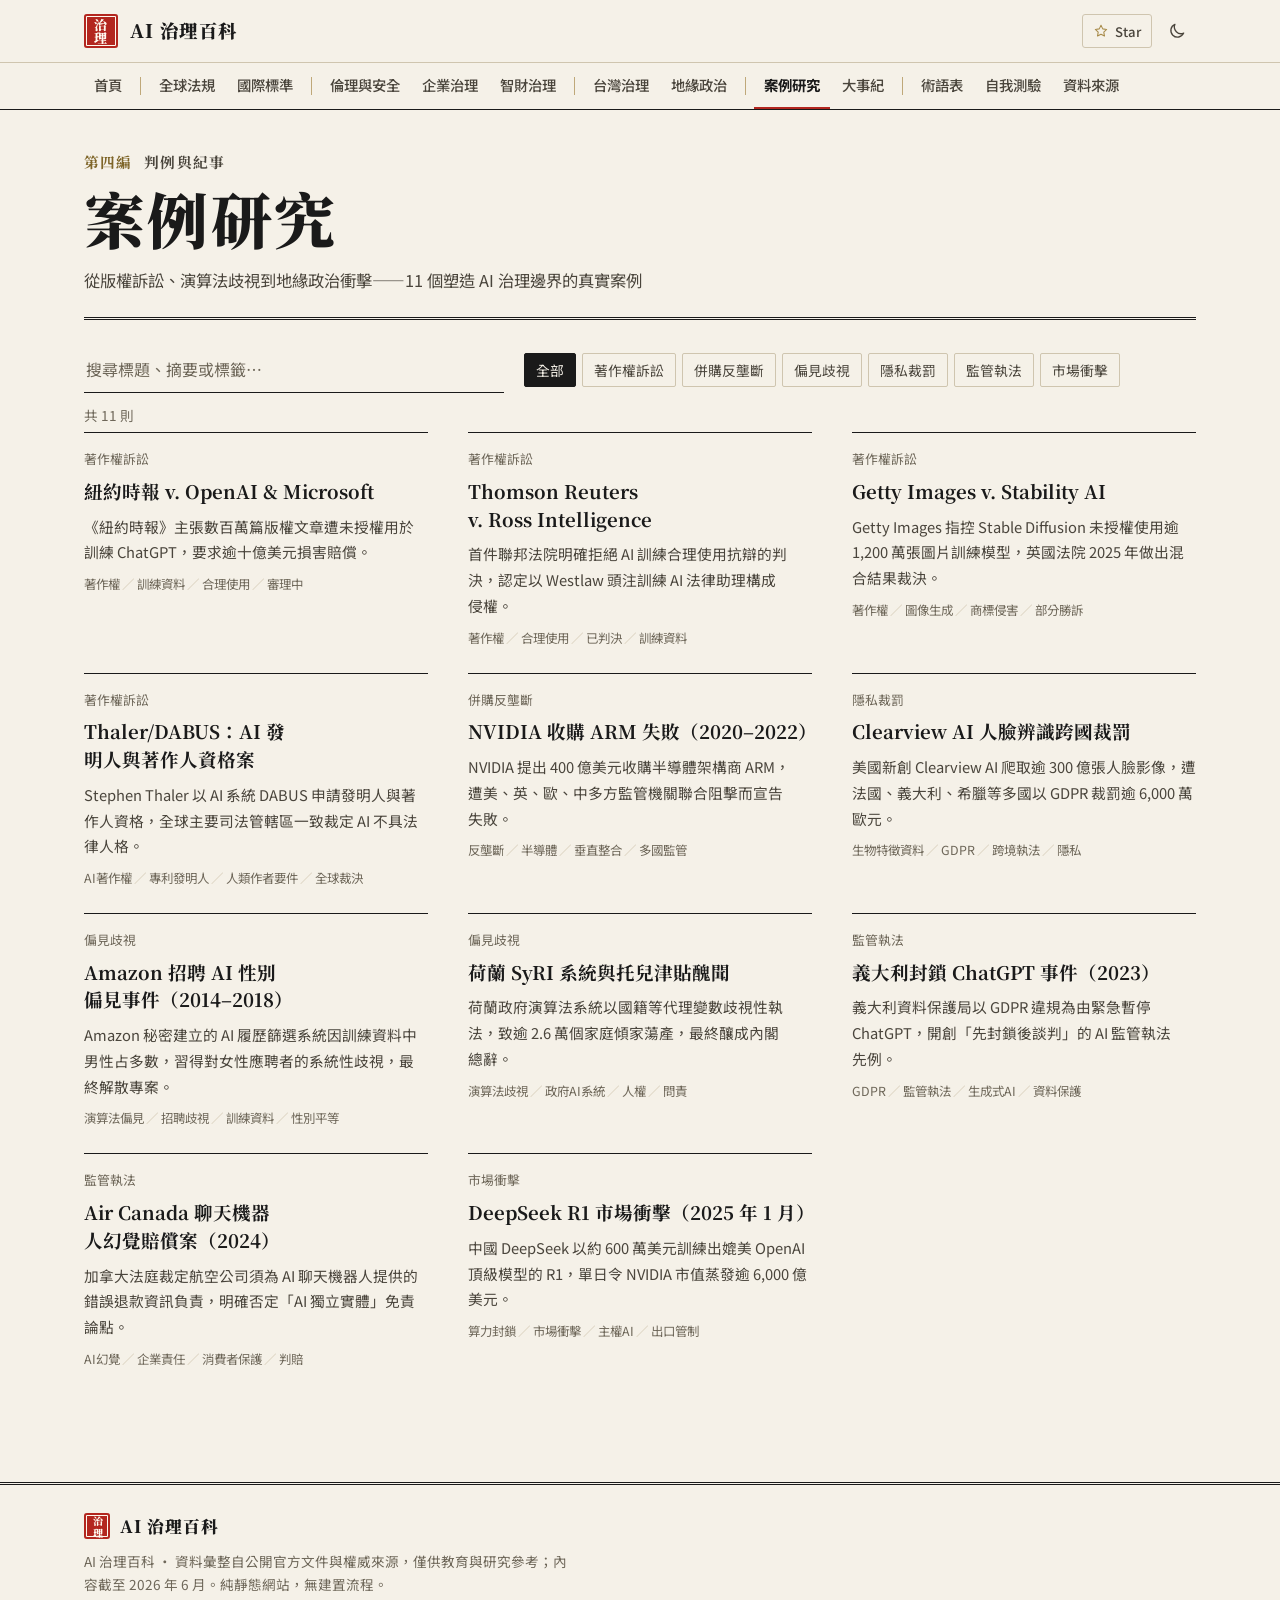
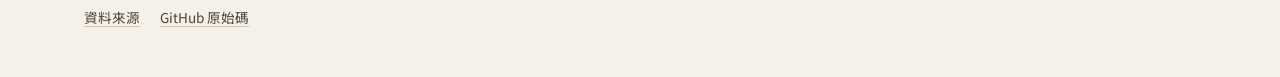
==== commit 9b2840e8: "chore: 重新產生各頁靜態 HTML 內容 <main> 內的預先渲染內容換成新版型的輸出（含 page class），沒有 JS 的讀者與搜尋引擎第一波抓取看到的版面與 JS 渲染後一致；大事紀" ====
--- a/cases.html
+++ b/cases.html
@@ -34,8 +34,8 @@
   <meta name="twitter:image" content="https://ai-governance.peteraim.com/og-image.png">
 </head>
 <body data-page="cases">
-  <main id="page">
-<header class="page-head"><h1>案例研究</h1><p class="page-head__sub">從版權訴訟、演算法歧視到地緣政治衝擊——11 個塑造 AI 治理邊界的真實案例</p></header><div class="toolbar"><input id="search" class="search" type="search" autocomplete="off" placeholder="搜尋…" aria-label="搜尋"><div class="chips"><button class="chip chip--active" type="button" data-cat="">全部</button><button class="chip" type="button" data-cat="copyright">著作權訴訟</button><button class="chip" type="button" data-cat="antitrust">併購反壟斷</button><button class="chip" type="button" data-cat="bias">偏見歧視</button><button class="chip" type="button" data-cat="privacy">隱私裁罰</button><button class="chip" type="button" data-cat="enforcement">監管執法</button><button class="chip" type="button" data-cat="market">市場衝擊</button></div></div><p class="result-count" id="resultCount" aria-live="polite">11 筆結果</p><div class="grid" id="grid"><article class="card" tabindex="0" role="button" data-item="" data-slug="nyt-v-openai" aria-label="紐約時報 v. OpenAI &amp; Microsoft"><h3 class="card__title">紐約時報 v. OpenAI &amp; Microsoft</h3><p class="card__summary">《紐約時報》主張數百萬篇版權文章遭未授權用於訓練 ChatGPT，要求逾十億美元損害賠償。</p><div class="card__tags"><span class="tag">著作權</span><span class="tag">訓練資料</span><span class="tag">合理使用</span><span class="tag">審理中</span></div></article><article class="card" tabindex="0" role="button" data-item="" data-slug="thomson-reuters-v-ross" aria-label="Thomson Reuters v. Ross Intelligence"><h3 class="card__title">Thomson Reuters v. Ross Intelligence</h3><p class="card__summary">首件聯邦法院明確拒絕 AI 訓練合理使用抗辯的判決，認定以 Westlaw 頭注訓練 AI 法律助理構成侵權。</p><div class="card__tags"><span class="tag">著作權</span><span class="tag">合理使用</span><span class="tag">已判決</span><span class="tag">訓練資料</span></div></article><article class="card" tabindex="0" role="button" data-item="" data-slug="getty-v-stability-ai" aria-label="Getty Images v. Stability AI"><h3 class="card__title">Getty Images v. Stability AI</h3><p class="card__summary">Getty Images 指控 Stable Diffusion 未授權使用逾 1,200 萬張圖片訓練模型，英國法院 2025 年做出混合結果裁決。</p><div class="card__tags"><span class="tag">著作權</span><span class="tag">圖像生成</span><span class="tag">商標侵害</span><span class="tag">部分勝訴</span></div></article><article class="card" tabindex="0" role="button" data-item="" data-slug="thaler-dabus" aria-label="Thaler/DABUS：AI 發明人與著作人資格案"><h3 class="card__title">Thaler/DABUS：AI 發明人與著作人資格案</h3><p class="card__summary">Stephen Thaler 以 AI 系統 DABUS 申請發明人與著作人資格，全球主要司法管轄區一致裁定 AI 不具法律人格。</p><div class="card__tags"><span class="tag">AI著作權</span><span class="tag">專利發明人</span><span class="tag">人類作者要件</span><span class="tag">全球裁決</span></div></article><article class="card" tabindex="0" role="button" data-item="" data-slug="nvidia-arm" aria-label="NVIDIA 收購 ARM 失敗（2020–2022）"><h3 class="card__title">NVIDIA 收購 ARM 失敗（2020–2022）</h3><p class="card__summary">NVIDIA 提出 400 億美元收購半導體架構商 ARM，遭美、英、歐、中多方監管機關聯合阻擊而宣告失敗。</p><div class="card__tags"><span class="tag">反壟斷</span><span class="tag">半導體</span><span class="tag">垂直整合</span><span class="tag">多國監管</span></div></article><article class="card" tabindex="0" role="button" data-item="" data-slug="clearview-ai-fines" aria-label="Clearview AI 人臉辨識跨國裁罰"><h3 class="card__title">Clearview AI 人臉辨識跨國裁罰</h3><p class="card__summary">美國新創 Clearview AI 爬取逾 300 億張人臉影像，遭法國、義大利、希臘等多國以 GDPR 裁罰逾 6,000 萬歐元。</p><div class="card__tags"><span class="tag">生物特徵資料</span><span class="tag">GDPR</span><span class="tag">跨境執法</span><span class="tag">隱私</span></div></article><article class="card" tabindex="0" role="button" data-item="" data-slug="amazon-hiring-bias" aria-label="Amazon 招聘 AI 性別偏見事件（2014–2018）"><h3 class="card__title">Amazon 招聘 AI 性別偏見事件（2014–2018）</h3><p class="card__summary">Amazon 秘密建立的 AI 履歷篩選系統因訓練資料中男性占多數，習得對女性應聘者的系統性歧視，最終解散專案。</p><div class="card__tags"><span class="tag">演算法偏見</span><span class="tag">招聘歧視</span><span class="tag">訓練資料</span><span class="tag">性別平等</span></div></article><article class="card" tabindex="0" role="button" data-item="" data-slug="netherlands-syri-childcare" aria-label="荷蘭 SyRI 系統與托兒津貼醜聞"><h3 class="card__title">荷蘭 SyRI 系統與托兒津貼醜聞</h3><p class="card__summary">荷蘭政府演算法系統以國籍等代理變數歧視性執法，致逾 2.6 萬個家庭傾家蕩產，最終釀成內閣總辭。</p><div class="card__tags"><span class="tag">演算法歧視</span><span class="tag">政府AI系統</span><span class="tag">人權</span><span class="tag">問責</span></div></article><article class="card" tabindex="0" role="button" data-item="" data-slug="italy-chatgpt-block" aria-label="義大利封鎖 ChatGPT 事件（2023）"><h3 class="card__title">義大利封鎖 ChatGPT 事件（2023）</h3><p class="card__summary">義大利資料保護局以 GDPR 違規為由緊急暫停 ChatGPT，開創「先封鎖後談判」的 AI 監管執法先例。</p><div class="card__tags"><span class="tag">GDPR</span><span class="tag">監管執法</span><span class="tag">生成式AI</span><span class="tag">資料保護</span></div></article><article class="card" tabindex="0" role="button" data-item="" data-slug="air-canada-chatbot" aria-label="Air Canada 聊天機器人幻覺賠償案（2024）"><h3 class="card__title">Air Canada 聊天機器人幻覺賠償案（2024）</h3><p class="card__summary">加拿大法庭裁定航空公司須為 AI 聊天機器人提供的錯誤退款資訊負責，明確否定「AI 獨立實體」免責論點。</p><div class="card__tags"><span class="tag">AI幻覺</span><span class="tag">企業責任</span><span class="tag">消費者保護</span><span class="tag">判賠</span></div></article><article class="card" tabindex="0" role="button" data-item="" data-slug="deepseek-shock" aria-label="DeepSeek R1 市場衝擊（2025 年 1 月）"><h3 class="card__title">DeepSeek R1 市場衝擊（2025 年 1 月）</h3><p class="card__summary">中國 DeepSeek 以約 600 萬美元訓練出媲美 OpenAI 頂級模型的 R1，單日令 NVIDIA 市值蒸發逾 6,000 億美元。</p><div class="card__tags"><span class="tag">算力封鎖</span><span class="tag">市場衝擊</span><span class="tag">主權AI</span><span class="tag">出口管制</span></div></article></div>
+  <main id="page" class="page page--gallery">
+<header class="page-head"><p class="page-head__vol"><span class="page-head__no">第四編</span>判例與紀事</p><h1>案例研究</h1><p class="page-head__sub">從版權訴訟、演算法歧視到地緣政治衝擊——11 個塑造 AI 治理邊界的真實案例</p></header><div class="toolbar"><input id="search" class="search" type="search" autocomplete="off" placeholder="搜尋標題、摘要或標籤…" aria-label="搜尋"><div class="chips"><button class="chip chip--active" type="button" data-cat="">全部</button><button class="chip" type="button" data-cat="copyright">著作權訴訟</button><button class="chip" type="button" data-cat="antitrust">併購反壟斷</button><button class="chip" type="button" data-cat="bias">偏見歧視</button><button class="chip" type="button" data-cat="privacy">隱私裁罰</button><button class="chip" type="button" data-cat="enforcement">監管執法</button><button class="chip" type="button" data-cat="market">市場衝擊</button></div></div><p class="result-count" id="resultCount" aria-live="polite">共 11 則</p><div class="entries" id="grid"><article class="card" tabindex="0" role="button" data-item="" data-slug="nyt-v-openai" aria-label="紐約時報 v. OpenAI &amp; Microsoft"><p class="card__meta"><span class="card__cat">著作權訴訟</span></p><h3 class="card__title">紐約時報 v. OpenAI &amp; Microsoft</h3><p class="card__summary">《紐約時報》主張數百萬篇版權文章遭未授權用於訓練 ChatGPT，要求逾十億美元損害賠償。</p><p class="card__tags"><span class="tag">著作權</span><span class="tag">訓練資料</span><span class="tag">合理使用</span><span class="tag">審理中</span></p></article><article class="card" tabindex="0" role="button" data-item="" data-slug="thomson-reuters-v-ross" aria-label="Thomson Reuters v. Ross Intelligence"><p class="card__meta"><span class="card__cat">著作權訴訟</span></p><h3 class="card__title">Thomson Reuters v. Ross Intelligence</h3><p class="card__summary">首件聯邦法院明確拒絕 AI 訓練合理使用抗辯的判決，認定以 Westlaw 頭注訓練 AI 法律助理構成侵權。</p><p class="card__tags"><span class="tag">著作權</span><span class="tag">合理使用</span><span class="tag">已判決</span><span class="tag">訓練資料</span></p></article><article class="card" tabindex="0" role="button" data-item="" data-slug="getty-v-stability-ai" aria-label="Getty Images v. Stability AI"><p class="card__meta"><span class="card__cat">著作權訴訟</span></p><h3 class="card__title">Getty Images v. Stability AI</h3><p class="card__summary">Getty Images 指控 Stable Diffusion 未授權使用逾 1,200 萬張圖片訓練模型，英國法院 2025 年做出混合結果裁決。</p><p class="card__tags"><span class="tag">著作權</span><span class="tag">圖像生成</span><span class="tag">商標侵害</span><span class="tag">部分勝訴</span></p></article><article class="card" tabindex="0" role="button" data-item="" data-slug="thaler-dabus" aria-label="Thaler/DABUS：AI 發明人與著作人資格案"><p class="card__meta"><span class="card__cat">著作權訴訟</span></p><h3 class="card__title">Thaler/DABUS：AI 發明人與著作人資格案</h3><p class="card__summary">Stephen Thaler 以 AI 系統 DABUS 申請發明人與著作人資格，全球主要司法管轄區一致裁定 AI 不具法律人格。</p><p class="card__tags"><span class="tag">AI著作權</span><span class="tag">專利發明人</span><span class="tag">人類作者要件</span><span class="tag">全球裁決</span></p></article><article class="card" tabindex="0" role="button" data-item="" data-slug="nvidia-arm" aria-label="NVIDIA 收購 ARM 失敗（2020–2022）"><p class="card__meta"><span class="card__cat">併購反壟斷</span></p><h3 class="card__title">NVIDIA 收購 ARM 失敗（2020–2022）</h3><p class="card__summary">NVIDIA 提出 400 億美元收購半導體架構商 ARM，遭美、英、歐、中多方監管機關聯合阻擊而宣告失敗。</p><p class="card__tags"><span class="tag">反壟斷</span><span class="tag">半導體</span><span class="tag">垂直整合</span><span class="tag">多國監管</span></p></article><article class="card" tabindex="0" role="button" data-item="" data-slug="clearview-ai-fines" aria-label="Clearview AI 人臉辨識跨國裁罰"><p class="card__meta"><span class="card__cat">隱私裁罰</span></p><h3 class="card__title">Clearview AI 人臉辨識跨國裁罰</h3><p class="card__summary">美國新創 Clearview AI 爬取逾 300 億張人臉影像，遭法國、義大利、希臘等多國以 GDPR 裁罰逾 6,000 萬歐元。</p><p class="card__tags"><span class="tag">生物特徵資料</span><span class="tag">GDPR</span><span class="tag">跨境執法</span><span class="tag">隱私</span></p></article><article class="card" tabindex="0" role="button" data-item="" data-slug="amazon-hiring-bias" aria-label="Amazon 招聘 AI 性別偏見事件（2014–2018）"><p class="card__meta"><span class="card__cat">偏見歧視</span></p><h3 class="card__title">Amazon 招聘 AI 性別偏見事件（2014–2018）</h3><p class="card__summary">Amazon 秘密建立的 AI 履歷篩選系統因訓練資料中男性占多數，習得對女性應聘者的系統性歧視，最終解散專案。</p><p class="card__tags"><span class="tag">演算法偏見</span><span class="tag">招聘歧視</span><span class="tag">訓練資料</span><span class="tag">性別平等</span></p></article><article class="card" tabindex="0" role="button" data-item="" data-slug="netherlands-syri-childcare" aria-label="荷蘭 SyRI 系統與托兒津貼醜聞"><p class="card__meta"><span class="card__cat">偏見歧視</span></p><h3 class="card__title">荷蘭 SyRI 系統與托兒津貼醜聞</h3><p class="card__summary">荷蘭政府演算法系統以國籍等代理變數歧視性執法，致逾 2.6 萬個家庭傾家蕩產，最終釀成內閣總辭。</p><p class="card__tags"><span class="tag">演算法歧視</span><span class="tag">政府AI系統</span><span class="tag">人權</span><span class="tag">問責</span></p></article><article class="card" tabindex="0" role="button" data-item="" data-slug="italy-chatgpt-block" aria-label="義大利封鎖 ChatGPT 事件（2023）"><p class="card__meta"><span class="card__cat">監管執法</span></p><h3 class="card__title">義大利封鎖 ChatGPT 事件（2023）</h3><p class="card__summary">義大利資料保護局以 GDPR 違規為由緊急暫停 ChatGPT，開創「先封鎖後談判」的 AI 監管執法先例。</p><p class="card__tags"><span class="tag">GDPR</span><span class="tag">監管執法</span><span class="tag">生成式AI</span><span class="tag">資料保護</span></p></article><article class="card" tabindex="0" role="button" data-item="" data-slug="air-canada-chatbot" aria-label="Air Canada 聊天機器人幻覺賠償案（2024）"><p class="card__meta"><span class="card__cat">監管執法</span></p><h3 class="card__title">Air Canada 聊天機器人幻覺賠償案（2024）</h3><p class="card__summary">加拿大法庭裁定航空公司須為 AI 聊天機器人提供的錯誤退款資訊負責，明確否定「AI 獨立實體」免責論點。</p><p class="card__tags"><span class="tag">AI幻覺</span><span class="tag">企業責任</span><span class="tag">消費者保護</span><span class="tag">判賠</span></p></article><article class="card" tabindex="0" role="button" data-item="" data-slug="deepseek-shock" aria-label="DeepSeek R1 市場衝擊（2025 年 1 月）"><p class="card__meta"><span class="card__cat">市場衝擊</span></p><h3 class="card__title">DeepSeek R1 市場衝擊（2025 年 1 月）</h3><p class="card__summary">中國 DeepSeek 以約 600 萬美元訓練出媲美 OpenAI 頂級模型的 R1，單日令 NVIDIA 市值蒸發逾 6,000 億美元。</p><p class="card__tags"><span class="tag">算力封鎖</span><span class="tag">市場衝擊</span><span class="tag">主權AI</span><span class="tag">出口管制</span></p></article></div>
 </main>
   <script src="data/data.js"></script>
   <script src="assets/shell.js"></script>
